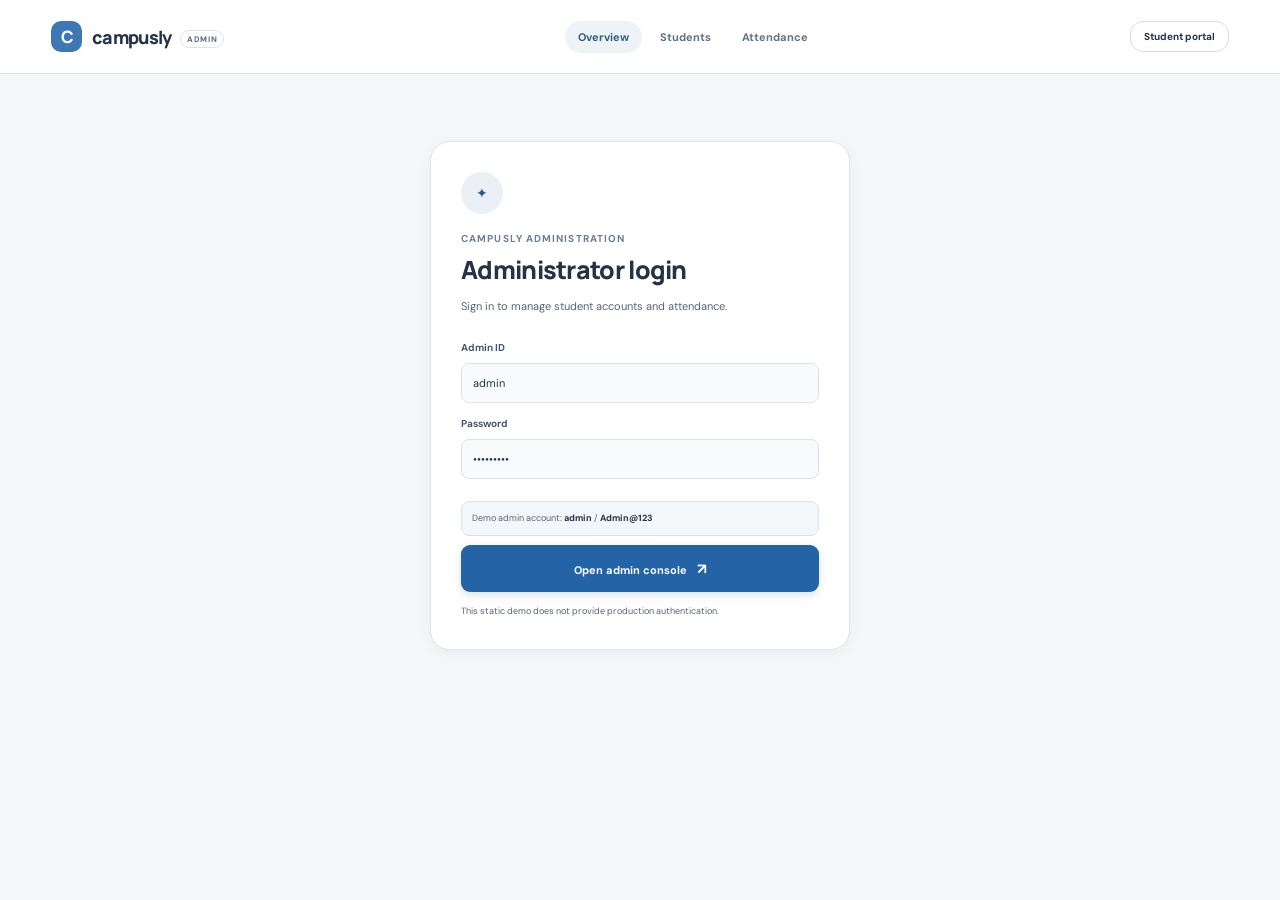
==== admin.html @ 2aba9e91 "Initial Campusly attendance portal" ====
<!doctype html>
<html lang="en">
<head>
  <meta charset="utf-8">
  <meta name="viewport" content="width=device-width, initial-scale=1">
  <title>Admin overview | Campusly</title>
  <link rel="preconnect" href="https://fonts.googleapis.com">
  <link rel="preconnect" href="https://fonts.gstatic.com" crossorigin>
  <link href="https://fonts.googleapis.com/css2?family=DM+Sans:wght@400;500;600;700&family=Manrope:wght@500;600;700;800&display=swap" rel="stylesheet">
  <link rel="stylesheet" href="css/style.css">
  <link rel="stylesheet" href="css/pages.css">
  <link rel="stylesheet" href="css/theme.css">
  <script src="js/admin-data.js" defer></script>
  <script src="js/admin.js" defer></script>
</head>
<body class="admin-page">
  <header class="topbar">
    <a class="brand" href="admin.html" aria-label="Campusly admin home"><span class="brand-mark">C</span><span>campusly <small class="brand-admin-label">ADMIN</small></span></a>
    <nav class="admin-nav" id="adminNav" aria-label="Admin navigation" hidden>
      <a class="admin-nav-link active" href="admin.html">Overview</a>
      <a class="admin-nav-link" href="admin-students.html">Students</a>
      <a class="admin-nav-link" href="admin-attendance.html">Attendance</a>
    </nav>
    <div class="admin-header-actions">
      <a class="logout-button" href="index.html">Student portal</a>
      <button class="logout-button" id="adminLogout" type="button" hidden>Log out</button>
    </div>
  </header>

  <main class="admin-main">
    <section class="admin-login-card" id="adminLoginView">
      <div class="admin-badge">✦</div>
      <div class="eyebrow">CAMPUSLY ADMINISTRATION</div>
      <h1>Administrator login</h1>
      <p>Sign in to manage student accounts and attendance.</p>
      <form id="adminLoginForm">
        <label for="adminLoginId">Admin ID</label>
        <input id="adminLoginId" value="admin" autocomplete="username" required>
        <label for="adminLoginPassword">Password</label>
        <input id="adminLoginPassword" type="password" value="Admin@123" autocomplete="current-password" required>
        <div class="admin-credentials">Demo admin account: <strong>admin</strong> / <strong>Admin@123</strong></div>
        <button class="login-submit" type="submit">Open admin console <span>↗</span></button>
        <p class="admin-error" id="adminLoginError" role="alert" hidden>Admin ID or password is incorrect.</p>
        <p class="admin-error" id="adminDataError" role="alert" hidden></p>
      </form>
      <small>This static demo does not provide production authentication.</small>
    </section>

    <section class="admin-console" id="adminConsole" hidden>
      <div class="admin-page-title">
        <div><div class="eyebrow">CAMPUSLY ADMINISTRATION</div><h1>Admin overview</h1><p>Choose an area to manage.</p></div>
        <div class="admin-overview-actions"><button class="button" id="resetData" type="button">↺ Reset data</button><button class="button" id="exportJson" type="button">↓ Export JSON</button></div>
      </div>
      <div class="admin-stats">
        <div class="admin-stat-card"><span>STUDENT ACCOUNTS</span><strong id="studentTotal">0</strong></div>
        <div class="admin-stat-card"><span>SUBJECTS</span><strong id="subjectTotal">0</strong></div>
        <div class="admin-stat-card"><span>ATTENDANCE RECORDS</span><strong id="recordTotal">0</strong></div>
      </div>
      <div class="admin-page-cards">
        <a class="admin-page-card" href="admin-students.html"><span class="admin-card-orb">01</span><span class="eyebrow">ACCOUNT MANAGEMENT</span><h2>Manage students</h2><p>Create student accounts, update profile details, review login credentials, and remove accounts.</p><strong>Open student management <span>→</span></strong></a>
        <a class="admin-page-card" href="admin-attendance.html"><span class="admin-card-orb cyan-orb">02</span><span class="eyebrow">RECORD MANAGEMENT</span><h2>Manage attendance</h2><p>Add, edit, or remove attendance entries by student, subject, class date, and status.</p><strong>Open attendance records <span>→</span></strong></a>
      </div>
      <p class="admin-storage-note"><strong>Storage:</strong> Changes are saved in this browser's local storage. Export the JSON file to back up your updates.</p>
    </section>
  </main>
</body>
</html>
---- css/style.css ----
/* Campusly attendance dashboard — responsive, framework-free styles. */
:root {
  --ink:#20283a;
  --muted:#858da0;
  --line:#edf0f5;
  --canvas:#f7f8fc;
  --white:#fff;
  --blue:#5568e9;
  --green:#239a74;
  --orange:#d68a2c;
  --red:#d85c61;
  --shadow:0 7px 24px rgba(38,51,87,.045)
}
* {
  box-sizing:border-box
}
html {
  scroll-behavior:smooth;
  scroll-padding-top:88px
}
body {
  margin:0;
  background:var(--canvas);
  color:var(--ink);
  font-family:'DM Sans',sans-serif;
  font-size:14px;
  -webkit-font-smoothing:antialiased
}
button,a,select {
  font:inherit
}
a {
  color:inherit;
  text-decoration:none
}
.app-shell {
  min-height:100vh
}
.sidebar {
  width:245px;
  background:#fff;
  border-right:1px solid var(--line);
  position:fixed;
  inset:0 auto 0 0;
  display:flex;
  flex-direction:column;
  padding:27px 17px 17px;
  z-index:20
}
.brand {
  display:flex;
  align-items:center;
  gap:10px;
  padding:0 12px;
  color:#253148;
  font:800 20px Manrope,sans-serif;
  letter-spacing:-.7px
}
.brand-mark {
  height:31px;
  width:31px;
  border-radius:10px;
  background:#596bed;
  color:#fff;
  display:grid;
  place-items:center;
  font:800 17px Manrope,sans-serif;
  box-shadow:0 5px 12px #596bed40
}
.sidebar-label,.eyebrow {
  font-size:10px;
  font-weight:700;
  letter-spacing:1.1px;
  color:#a0a7b7
}
.sidebar-label {
  margin:47px 12px 14px
}
.side-nav {
  display:grid;
  gap:5px
}
.nav-link {
  height:43px;
  display:flex;
  align-items:center;
  gap:12px;
  padding:0 13px;
  color:#81899a;
  border-radius:9px;
  font-weight:500;
  transition:.18s
}
.nav-link:hover {
  background:#f7f8fc;
  color:#394561
}
.nav-link.active {
  color:#5063df;
  background:#eef0ff;
  font-weight:700
}
.nav-icon {
  font-size:19px;
  width:19px;
  text-align:center
}
.sidebar-bottom {
  margin-top:auto
}
.help-card {
  padding:16px 14px 15px;
  border-radius:12px;
  background:#f6f7ff;
  border:1px solid #edf0ff
}
.help-icon {
  height:25px;
  width:25px;
  background:#e8ebff;
  color:#6776e7;
  display:grid;
  place-items:center;
  border-radius:8px;
  margin-bottom:11px
}
.help-card strong {
  font-size:12px
}
.help-card p {
  font-size:11px;
  color:#8991a3;
  line-height:1.55;
  margin:6px 0 11px
}
.help-card a {
  font-size:11px;
  font-weight:700;
  color:#586ae0
}
.help-card a span {
  font-size:15px;
  margin-left:3px
}
.sample-note {
  display:flex;
  align-items:center;
  gap:7px;
  color:#9ba2b1;
  font-size:10px;
  margin:19px 4px
}
.sample-dot,.live-dot {
  display:inline-block;
  height:6px;
  width:6px;
  border-radius:50%;
  background:#49bc8c
}
.sidebar-profile {
  padding:13px 2px 0;
  border-top:1px solid var(--line);
  display:flex;
  align-items:center;
  gap:10px
}
.sidebar-profile strong {
  display:block;
  font-size:11px
}
.sidebar-profile span {
  display:block;
  color:#9da4b1;
  font-size:10px;
  margin-top:3px
}
.avatar {
  height:34px;
  width:34px;
  border-radius:50%;
  display:grid;
  place-items:center;
  background:#e8e9ff;
  color:#5a67ca;
  font-weight:700;
  font-size:11px
}
.small-avatar {
  height:29px;
  width:29px
}
.sidebar-profile .profile-more {
  margin-left:auto;
  font-size:18px;
  margin-top:0;
  color:#8790a1
}
.main-content {
  margin-left:245px;
  min-height:100vh
}
.topbar {
  height:70px;
  border-bottom:1px solid var(--line);
  background:rgba(255,255,255,.92);
  display:flex;
  align-items:center;
  justify-content:space-between;
  padding:0 44px;
  position:sticky;
  top:0;
  z-index:10;
  backdrop-filter:blur(10px)
}
.breadcrumb {
  color:#9da3b1;
  font-size:12px
}
.breadcrumb span {
  margin:0 8px;
  color:#c2c6cf
}
.breadcrumb strong {
  color:#454e62;
  font-weight:600
}
.topbar-right {
  display:flex;
  align-items:center;
  gap:18px
}
.term-pill {
  font-size:11px;
  color:#697286;
  border:1px solid #e9ecf3;
  border-radius:7px;
  padding:8px 11px
}
.term-pill .live-dot {
  height:6px;
  width:6px;
  margin:0 6px 0 0
}
.menu-toggle {
  display:none
}
.page-wrap {
  max-width:1380px;
  margin:0 auto;
  padding:34px 44px 22px
}
.welcome-row {
  display:flex;
  justify-content:space-between;
  align-items:center;
  margin-bottom:24px
}
.welcome-row .eyebrow {
  margin-bottom:8px
}
.welcome-row h1 {
  font:700 25px Manrope,sans-serif;
  letter-spacing:-.8px;
  margin:0
}
.welcome-row p {
  color:#9098a8;
  font-size:12px;
  margin:6px 0 0
}
.wave {
  font-size:19px;
  color:#ecb153
}
.button {
  border-radius:8px;
  padding:9px 13px;
  border:1px solid #e8ebf2;
  background:#fff;
  color:#4b556a;
  font-size:11px;
  font-weight:600;
  cursor:pointer;
  box-shadow:0 2px 5px #27304d08;
  transition:.18s
}
.button:hover {
  transform:translateY(-1px);
  box-shadow:0 5px 13px #27304d10
}
.button-light span {
  font-size:15px;
  color:#737ff0;
  margin-right:5px
}
.student-strip {
  min-height:81px;
  padding:14px 18px;
  background:#fff;
  border:1px solid #f0f1f6;
  border-radius:11px;
  box-shadow:var(--shadow);
  display:flex;
  align-items:center;
  gap:14px
}
.student-avatar {
  width:43px;
  height:43px;
  border-radius:12px;
  display:grid;
  place-items:center;
  background:#f0efff;
  color:#666bd0;
  font:700 13px Manrope,sans-serif
}
.student-main {
  min-width:190px
}
.student-main strong {
  display:block;
  font-size:13px
}
.student-main span {
  font-size:10px;
  color:#969eae;
  display:block;
  margin-top:4px
}
.student-detail {
  border-left:1px solid var(--line);
  padding-left:20px;
  min-width:132px
}
.student-detail span {
  display:block;
  font-size:9px;
  letter-spacing:.65px;
  color:#a0a6b4;
  margin-bottom:6px
}
.student-detail strong {
  font-size:11px;
  font-weight:600;
  color:#4a5367
}
.sample-badge {
  margin-left:auto;
  border-radius:5px;
  background:#f6f7fa;
  padding:6px 8px;
  color:#9299a9;
  font-size:8px;
  font-weight:700;
  letter-spacing:.7px
}
.section-heading {
  display:flex;
  align-items:end;
  justify-content:space-between;
  margin:32px 0 14px
}
.section-heading h2,.panel h2 {
  font:700 16px Manrope,sans-serif;
  letter-spacing:-.35px;
  margin:5px 0 0
}
.updated-label {
  font-size:10px;
  color:#9ca3b1
}
.updated-label .live-dot {
  margin-right:5px
}
.overview-grid {
  display:grid;
  grid-template-columns:1.55fr repeat(3,1fr);
  gap:13px
}
.attendance-card,.metric-card,.subject-card,.panel {
  border:1px solid #eff1f6;
  border-radius:11px;
  background:#fff;
  box-shadow:var(--shadow)
}
.attendance-card {
  padding:17px 19px;
  min-height:164px
}
.card-topline {
  display:flex;
  justify-content:space-between;
  align-items:center;
  color:#737c90;
  font-size:11px
}
.circle-icon {
  display:grid;
  place-items:center;
  width:26px;
  height:26px;
  border-radius:8px;
  font-size:13px
}
.blue-icon {
  background:#eff0ff;
  color:#6272e6
}
.overall-number {
  display:flex;
  align-items:center;
  gap:10px;
  margin:9px 0 12px
}
.overall-number strong {
  font:800 31px Manrope,sans-serif;
  letter-spacing:-1.5px
}
.target-chip {
  font-size:9px;
  color:#7f88a0;
  background:#f4f5f9;
  border-radius:5px;
  padding:5px 7px
}
.progress-track {
  height:6px;
  border-radius:9px;
  background:#eef0f5;
  position:relative;
  overflow:visible
}
.progress-fill {
  height:100%;
  width:0;
  border-radius:inherit;
  background:var(--green);
  transition:width .45s ease
}
.overall-track .progress-fill {
  background:#6072e9
}
.target-marker {
  position:absolute;
  left:75%;
  top:-3px;
  height:12px;
  width:2px;
  background:#fff;
  box-shadow:0 0 0 1px #bec4d2;
  border-radius:2px
}
.progress-caption {
  display:flex;
  justify-content:space-between;
  margin-top:8px;
  font-size:9px;
  color:#8c94a5
}
.overall-foot {
  border-top:1px solid #f0f1f5;
  margin-top:13px;
  padding-top:10px;
  display:flex;
  gap:7px;
  align-items:center;
  color:#8f97a7;
  font-size:9px
}
.foot-icon {
  color:#4caf88
}
.metric-card {
  padding:16px 17px;
  min-height:164px;
  position:relative;
  overflow:hidden
}
.metric-icon {
  height:27px;
  width:27px;
  border-radius:8px;
  display:grid;
  place-items:center;
  font-size:13px;
  margin-bottom:13px
}
.mint-icon {
  color:#299c7b;
  background:#e9f8f2
}
.lavender-icon {
  color:#7270d7;
  background:#f0efff
}
.peach-icon {
  color:#d58b48;
  background:#fff2e9
}
.metric-label {
  display:block;
  color:#838b9d;
  font-size:10px;
  position:relative;
  z-index:1
}
.metric-number {
  display:block;
  font:700 23px Manrope,sans-serif;
  margin:4px 0 2px;
  position:relative;
  z-index:1
}
.metric-sub {
  font-size:9px;
  color:#a1a7b4;
  position:relative;
  z-index:1
}
.metric-decoration {
  position:absolute;
  width:70px;
  height:70px;
  right:-18px;
  bottom:-27px;
  border-radius:50%;
  opacity:.4
}
.mint-decoration {
  background:#dff5ec
}
.lavender-decoration {
  background:#e8e6fb
}
.peach-decoration {
  background:#ffeadb
}
.subjects-heading {
  margin-top:31px
}
.subjects-heading h2 {
  margin-top:5px
}
.count-badge {
  font:600 9px 'DM Sans';
  color:#7e88a0;
  background:#eff1f6;
  padding:3px 6px;
  border-radius:5px;
  vertical-align:2px;
  margin-left:3px
}
.text-link {
  color:#6774db;
  font-size:10px;
  font-weight:600
}
.text-link span {
  font-size:14px;
  margin-left:3px
}
.subject-grid {
  display:grid;
  grid-template-columns:repeat(3,1fr);
  gap:12px
}
.subject-card {
  padding:15px 16px 13px;
  min-width:0
}
.subject-top {
  display:flex;
  justify-content:space-between;
  gap:10px;
  align-items:start
}
.subject-name {
  font-size:12px;
  font-weight:700;
  line-height:1.45
}
.subject-code {
  font-size:9px;
  color:#9ca3b2;
  margin-top:3px
}
.status-pill {
  white-space:nowrap;
  border-radius:5px;
  padding:5px 7px;
  font-size:8px;
  font-weight:700
}
.status-pill.safe {
  color:#249572;
  background:#eaf8f2
}
.status-pill.warning {
  color:#c78832;
  background:#fff5e9
}
.status-pill.low {
  color:#d45c63;
  background:#fff0f0
}
.subject-percentage-row {
  display:flex;
  align-items:baseline;
  gap:5px;
  margin:12px 0 8px
}
.subject-percentage {
  font:700 22px Manrope,sans-serif;
  letter-spacing:-.6px
}
.subject-percentage-label {
  font-size:9px;
  color:#9ba2b1
}
.subject-card .progress-track {
  height:5px
}
.subject-stats {
  display:flex;
  justify-content:space-between;
  margin-top:10px;
  font-size:9px;
  color:#8d95a5
}
.subject-stats strong {
  color:#606a7f;
  font-weight:600
}
.subject-alert {
  color:#d45c63;
  font-size:9px;
  line-height:1.45;
  margin-top:9px;
  padding-top:8px;
  border-top:1px solid #f4eeee
}
.lower-grid {
  display:grid;
  grid-template-columns:1.4fr 1fr;
  gap:14px;
  margin-top:29px;
  align-items:stretch
}
.panel {
  padding:18px 18px 12px
}
.panel-heading {
  display:flex;
  justify-content:space-between;
  align-items:center
}
.panel-heading h2 {
  font-size:15px
}
.filter-row {
  display:flex;
  align-items:center;
  gap:8px;
  margin:16px 0 9px
}
.select-wrap {
  position:relative;
  display:inline-flex;
  align-items:center
}
.select-wrap select {
  appearance:none;
  border:1px solid #eaedf3;
  background:#fff;
  border-radius:7px;
  padding:8px 28px 8px 10px;
  color:#697286;
  font-size:10px;
  min-width:118px;
  cursor:pointer;
  outline:none
}
.select-wrap select:focus {
  border-color:#8591ea;
  box-shadow:0 0 0 3px #8591ea20
}
.select-wrap>span:not(.sr-only) {
  position:absolute;
  right:10px;
  pointer-events:none;
  color:#8991a1;
  font-size:13px
}
.record-count {
  margin-left:auto;
  font-size:9px;
  color:#a1a7b4
}
.history-table {
  width:100%;
  border-collapse:collapse;
  text-align:left
}
.history-table th {
  font-size:8px;
  letter-spacing:.65px;
  color:#a4aab7;
  font-weight:700;
  padding:10px 7px;
  border-bottom:1px solid #eff1f5
}
.history-table td {
  padding:11px 7px;
  border-bottom:1px solid #f2f3f7;
  font-size:10px;
  color:#667085
}
.history-table td:first-child {
  color:#848c9c;
  white-space:nowrap
}
.history-table td:nth-child(2) {
  font-weight:600;
  color:#454e62
}
.history-table tbody tr:last-child td {
  border-bottom:0
}
.history-status {
  display:inline-flex;
  align-items:center;
  gap:5px;
  border-radius:5px;
  padding:5px 7px;
  font-size:9px;
  font-weight:600
}
.history-status.present {
  color:#218b6b;
  background:#ebf8f2
}
.history-status.absent {
  color:#cf5e65;
  background:#fff0f0
}
.status-dot {
  height:5px;
  width:5px;
  border-radius:50%;
  background:currentColor
}
.history-table-wrap {
  min-height:193px
}
.empty-state {
  text-align:center;
  color:#9ca3b1;
  padding:55px 10px;
  font-size:11px
}
.table-footer {
  border-top:1px solid #eff1f5;
  padding-top:10px;
  display:flex;
  align-items:center;
  justify-content:space-between;
  color:#a0a6b3;
  font-size:9px
}
.button-quiet {
  padding:6px 9px;
  box-shadow:none;
  font-size:9px
}
.button-quiet span {
  color:#7c86a0;
  margin-left:4px
}
.planner-panel {
  padding:19px 19px 14px;
  display:flex;
  flex-direction:column
}
.planner-title {
  display:flex;
  align-items:center;
  gap:11px
}
.planner-icon {
  height:33px;
  width:33px;
  background:#eff0ff;
  border-radius:10px;
  display:grid;
  place-items:center;
  color:#6775e3;
  font-size:16px
}
.planner-title h2 {
  margin-top:4px
}
.planner-description {
  font-size:10px;
  line-height:1.55;
  color:#929aab;
  margin:13px 0 14px;
  max-width:330px
}
.field-label {
  font-size:9px;
  font-weight:600;
  color:#7a8396;
  margin-bottom:6px
}
.planner-select {
  width:100%
}
.planner-select select {
  width:100%;
  font-size:10px;
  padding:10px 30px 10px 11px
}
.planner-result {
  margin-top:14px;
  background:#f7f8ff;
  border:1px solid #eeefff;
  border-radius:9px;
  padding:12px;
  display:flex;
  align-items:center;
  gap:12px
}
.result-number {
  height:42px;
  min-width:48px;
  padding:0 7px;
  display:grid;
  place-items:center;
  border-radius:9px;
  background:#fff;
  color:#586be0;
  font:800 21px Manrope,sans-serif;
  box-shadow:0 3px 9px #5265d814
}
.planner-result.success .result-number {
  color:#219573
}
.planner-result.empty .result-number {
  font-size:18px
}
.planner-result strong {
  font-size:10px
}
.planner-result p {
  margin:3px 0 0;
  color:#939bac;
  font-size:9px;
  line-height:1.45
}
.target-note {
  display:flex;
  align-items:center;
  gap:7px;
  margin-top:13px;
  font-size:9px;
  color:#858da0
}
.target-note>span:first-child {
  font-size:15px;
  color:#6977e5
}
.target-note strong {
  color:#555f75
}
.planner-footnote {
  border-top:1px solid #f0f1f5;
  padding-top:10px;
  margin-top:auto;
  color:#a1a7b3;
  font-size:8px;
  line-height:1.5
}
.page-footer {
  display:flex;
  justify-content:space-between;
  gap:14px;
  color:#a0a6b3;
  font-size:9px;
  margin-top:24px;
  padding:0 2px
}
.page-footer a {
  color:#6876dc;
  font-weight:600
}
.footer-dot {
  padding:0 4px;
  color:#c4c8d1
}
.sr-only {
  position:absolute;
  width:1px;
  height:1px;
  padding:0;
  margin:-1px;
  overflow:hidden;
  clip:rect(0,0,0,0);
  white-space:nowrap;
  border:0
}
/* Wide desktop layouts */
@media(min-width:1500px) {
  .page-wrap {
    padding-top:42px
  }
  .overview-grid {
    gap:16px
  }
  .subject-grid {
    gap:15px
  }
  .lower-grid {
    margin-top:34px
  }
}
/* Tablet and compact desktop layouts */
@media(max-width:1120px) {
  .sidebar {
    width:218px
  }
  .main-content {
    margin-left:218px
  }
  .topbar {
    padding:0 30px
  }
  .page-wrap {
    padding:29px 30px 20px
  }
  .student-detail {
    min-width:115px;
    padding-left:14px
  }
  .student-main {
    min-width:155px
  }
  .overview-grid {
    grid-template-columns:1.4fr repeat(3,1fr)
  }
  .attendance-card,.metric-card {
    min-height:157px
  }
  .subject-grid {
    grid-template-columns:repeat(2,1fr)
  }
}
/* Mobile navigation and stacked content */
@media(max-width:800px) {
  .sidebar {
    transform:translateX(-100%);
    transition:transform .24s ease;
    box-shadow:12px 0 30px #24304c12
  }
  .sidebar.open {
    transform:translateX(0)
  }
  .main-content {
    margin-left:0
  }
  .topbar {
    height:62px;
    padding:0 22px
  }
  .menu-toggle {
    display:block;
    border:0;
    background:transparent;
    color:#657089;
    font-size:18px;
    padding:5px 9px;
    margin-left:-8px;
    cursor:pointer
  }
  .breadcrumb {
    margin-right:auto;
    margin-left:10px
  }
  .topbar-right {
    gap:12px
  }
  .term-pill {
    font-size:10px;
    padding:7px 8px
  }
  .page-wrap {
    padding:25px 22px 18px
  }
  .lower-grid {
    grid-template-columns:1fr
  }
  .planner-panel {
    min-height:300px
  }
  .student-strip {
    flex-wrap:wrap;
    gap:12px
  }
  .student-main {
    min-width:180px;
    flex:1
  }
  .student-detail {
    min-width:120px
  }
  .sample-badge {
    margin-left:0
  }
}
@media(max-width:560px) {
  .topbar {
    padding:0 15px
  }
  .term-pill {
    max-width:135px;
    overflow:hidden;
    text-overflow:ellipsis;
    white-space:nowrap
  }
  .topbar-right {
    gap:7px
  }
  .topbar-right .avatar {
    height:30px;
    width:30px
  }
  .page-wrap {
    padding:22px 15px 17px
  }
  .welcome-row {
    align-items:flex-start;
    gap:12px
  }
  .welcome-row h1 {
    font-size:21px
  }
  .welcome-row p {
    font-size:11px
  }
  .welcome-row .button {
    padding:8px;
    font-size:0;
    white-space:nowrap
  }
  .welcome-row .button span {
    font-size:15px
  }
  .student-strip {
    padding:13px;
    gap:10px
  }
  .student-avatar {
    width:38px;
    height:38px
  }
  .student-main {
    min-width:calc(100% - 52px)
  }
  .student-detail {
    min-width:calc(50% - 8px);
    border-left:0;
    border-top:1px solid var(--line);
    padding:10px 0 0
  }
  .student-detail:nth-of-type(4) {
    padding-left:10px;
    border-left:1px solid var(--line)
  }
  .sample-badge {
    margin-top:3px
  }
  .section-heading {
    margin-top:27px
  }
  .updated-label {
    font-size:9px
  }
  .overview-grid {
    grid-template-columns:repeat(2,1fr);
    gap:9px
  }
  .attendance-card {
    grid-column:1/-1
  }
  .attendance-card,.metric-card {
    min-height:145px
  }
  .metric-card {
    padding:13px
  }
  .subject-grid {
    grid-template-columns:1fr;
    gap:9px
  }
  .subjects-heading {
    align-items:flex-end
  }
  .text-link {
    font-size:9px
  }
  .lower-grid {
    margin-top:25px;
    gap:11px
  }
  .panel {
    padding:15px 12px 11px
  }
  .panel h2 {
    font-size:14px
  }
  .filter-row {
    gap:6px
  }
  .select-wrap select {
    min-width:0;
    max-width:145px;
    font-size:9px;
    padding-left:8px;
    padding-right:23px
  }
  .record-count {
    font-size:8px
  }
  .history-table th {
    font-size:7px
  }
  .history-table td {
    font-size:9px;
    padding:10px 4px
  }
  .history-status {
    font-size:8px;
    padding:4px 5px
  }
  .page-footer {
    flex-direction:column;
    line-height:1.5;
    margin-top:18px
  }
  .planner-panel {
    padding:15px
  }
  .breadcrumb {
    font-size:10px
  }
}
/* Respect the visitor's reduced-motion preference. */
@media(prefers-reduced-motion:reduce) {
  *,*::before,*::after {
    scroll-behavior:auto!important;
    transition:none!important
  }
}
/* Login screen, circular accents, and animated interactions */
.app-shell {
  display:none
}
.login-screen {
  min-height:100vh;
  position:relative;
  overflow:hidden;
  background:radial-gradient(ellipse at 12% 90%,#dff7f1 0,transparent 27%),radial-gradient(ellipse at 82% 14%,#e6eaff 0,transparent 32%),#f8f9ff;
  padding:30px clamp(22px,7vw,110px);
  display:flex;
  flex-direction:column;
  justify-content:space-between
}
.login-brand {
  display:flex;
  align-items:center;
  gap:11px;
  font:800 20px Manrope,sans-serif;
  letter-spacing:-.6px;
  z-index:1
}
.login-layout {
  width:min(980px,100%);
  margin:auto;
  display:grid;
  grid-template-columns:1.1fr .9fr;
  align-items:center;
  gap:clamp(40px,9vw,120px);
  position:relative;
  z-index:1;
  padding:42px 0
}
.login-card {
  background:#fff;
  border:1px solid #edf0f8;
  border-radius:22px;
  padding:32px;
  box-shadow:0 22px 60px #364a8220;
  animation:card-in .7s cubic-bezier(.2,.8,.2,1) both;
  position:relative
}
.login-card:before {
  content:"";
  position:absolute;
  inset:8px -8px -8px 8px;
  border:1px solid #e9ecfa;
  border-radius:22px;
  z-index:-1
}
.login-card-icon {
  width:43px;
  height:43px;
  border-radius:50%;
  display:grid;
  place-items:center;
  color:#fff;
  background:linear-gradient(135deg,#7180f3,#5968dc);
  box-shadow:0 8px 17px #6677e744;
  font-size:18px;
  margin-bottom:22px
}
.login-card h2 {
  font:700 25px Manrope,sans-serif;
  letter-spacing:-.7px;
  margin:7px 0
}
.login-subtitle {
  font-size:11px;
  color:#969eb0;
  margin:0 0 22px
}
.login-card>label {
  display:block;
  font-size:10px;
  font-weight:700;
  color:#657087;
  margin:14px 0 7px
}
.input-wrap {
  height:45px;
  border:1px solid #e9ecf2;
  border-radius:9px;
  display:flex;
  align-items:center;
  gap:9px;
  padding:0 12px;
  color:#939bb0;
  transition:.2s
}
.input-wrap:focus-within {
  border-color:#7986eb;
  box-shadow:0 0 0 4px #7784ed18
}
.input-wrap input {
  border:0;
  outline:0;
  background:transparent;
  color:#3c465d;
  font:500 12px 'DM Sans';
  width:100%;
  height:100%
}
.input-wrap button {
  border:0;
  background:transparent;
  color:#929ab0;
  cursor:pointer
}
.login-options {
  display:flex;
  justify-content:space-between;
  align-items:center;
  color:#758099;
  font-size:9px;
  margin:13px 0 18px
}
.remember {
  display:flex;
  align-items:center;
  gap:6px
}
.remember input {
  accent-color:#6474e8
}
.login-options>span {
  color:#7582e0
}
.credential-hint {
  display:grid;
  grid-template-columns:1fr 1fr;
  gap:6px 10px;
  margin-top:13px;
  padding:10px 11px;
  border:1px solid #eef0fa;
  border-radius:9px;
  background:#f8f9ff
}
.credential-hint span {
  grid-column:1/-1;
  color:#929bb0;
  font-size:8px;
  font-weight:700;
  letter-spacing:.8px
}
.credential-hint strong {
  color:#586681;
  font-size:9px;
  font-weight:600
}
.login-submit {
  height:47px;
  width:100%;
  border:0;
  border-radius:9px;
  background:linear-gradient(100deg,#6677ed,#5868df);
  color:#fff;
  font-size:11px;
  font-weight:700;
  cursor:pointer;
  box-shadow:0 8px 18px #586be642;
  transition:transform .2s,box-shadow .2s;
  position:relative;
  overflow:hidden
}
.login-submit span {
  margin-left:7px;
  font-size:15px
}
.login-submit:hover {
  transform:translateY(-2px);
  box-shadow:0 12px 22px #586be654
}
.login-submit:active {
  transform:scale(.98)
}
.login-submit:disabled {
  cursor:not-allowed;
  opacity:.55;
  transform:none
}
.login-submit:before {
  content:"";
  position:absolute;
  width:30px;
  height:150%;
  top:-20%;
  left:-35%;
  transform:rotate(20deg);
  background:#ffffff40;
  transition:left .5s
}
.login-submit:hover:before {
  left:120%
}
.login-demo {
  display:flex;
  justify-content:space-between;
  align-items:center;
  margin-top:16px;
  padding:10px 11px;
  border-radius:8px;
  background:#f7f8fc
}
.login-demo span {
  font-size:8px;
  letter-spacing:.7px;
  color:#a1a8b6;
  font-weight:700
}
.login-demo strong {
  font-size:10px;
  color:#69738d
}
.login-demo b {
  color:#bdc2cf;
  padding:0 4px
}
.login-disclaimer {
  display:block;
  color:#a3aaba;
  font-size:8px;
  line-height:1.5;
  text-align:center;
  margin-top:15px
}
.login-error {
  color:#c7515c;
  font-size:10px;
  padding-top:10px
}
.login-bottom {
  display:flex;
  justify-content:space-between;
  color:#9ba3b3;
  font-size:9px;
  position:relative;
  z-index:1
}
.login-bottom b {
  color:#6878e7;
  font-size:14px;
  margin-left:5px
}
.authenticated .login-screen {
  display:none
}
.authenticated .app-shell {
  display:block
}
.brand {
  padding:0;
  font-size:18px
}
.topbar {
  padding:0 clamp(20px,4vw,56px);
  gap:30px
}
.home-nav {
  display:flex;
  align-items:center;
  gap:5px;
  margin-right:auto
}
.home-link {
  padding:10px 13px;
  border-radius:24px;
  color:#8b93a4;
  font-size:11px;
  font-weight:600;
  transition:color .2s,background .2s,transform .2s
}
.home-link:hover {
  color:#5365df;
  background:#f0f2ff;
  transform:translateY(-1px)
}
.home-link.active {
  background:#eff0ff;
  color:#5769df
}
.logout-button {
  border:1px solid #e7eaf1;
  background:white;
  border-radius:20px;
  padding:8px 13px;
  color:#69748a;
  font-size:10px;
  font-weight:700;
  cursor:pointer;
  transition:.2s
}
.logout-button:hover {
  border-color:#f1c8ca;
  color:#c95e64;
  background:#fff6f6;
  transform:scale(1.04)
}
.main-content {
  margin-left:0
}
.topbar {
  height:74px
}
.page-wrap {
  max-width:1440px;
  padding-top:36px
}
.metric-icon,.circle-icon,.planner-icon {
  border-radius:50%;
  width:32px;
  height:32px
}
.metric-decoration {
  width:92px;
  height:92px;
  right:-19px;
  bottom:-37px
}
.attendance-card,.metric-card,.subject-card,.panel {
  border-radius:15px
}
.attendance-card:hover,.metric-card:hover,.subject-card:hover {
  transform:translateY(-3px);
  box-shadow:0 13px 30px #26335712
}
.attendance-card,.metric-card,.subject-card {
  transition:transform .25s,box-shadow .25s
}
.button,.button-quiet {
  border-radius:24px;
  transition:transform .2s,box-shadow .2s,background .2s
}
.button:active,.home-link:active {
  transform:scale(.96)
}
.student-avatar {
  border-radius:50%
}
.avatar {
  box-shadow:0 0 0 3px #f5f6ff
}
.page-footer {
  padding-bottom:15px
}
@keyframes card-in {
  from {
    opacity:0;
    transform:translateY(18px) scale(.985)
  }
  to {
    opacity:1;
    transform:translateY(0) scale(1)
  }
}
/* Responsive layout for the login-first navigation */
@media(max-width:800px) {
  .sidebar {
    display:none
  }
  .main-content {
    margin-left:0
  }
  .topbar {
    padding:0 20px;
    gap:14px
  }
  .home-nav {
    gap:0
  }
  .home-link {
    padding:9px 10px;
    font-size:10px
  }
  .topbar-right {
    gap:10px
  }
  .login-layout {
    gap:36px
  }
}
@media(max-width:600px) {
  .login-screen {
    padding:22px 18px
  }
  .login-layout {
    grid-template-columns:1fr;
    gap:25px;
    padding:24px 0
  }
  .login-card {
    padding:23px 21px
  }
  .login-bottom {
    font-size:8px
  }
  .topbar {
    height:auto;
    min-height:66px;
    padding:10px 14px;
    flex-wrap:wrap;
    gap:5px
  }
  .topbar .brand {
    font-size:16px
  }
  .topbar .brand-mark {
    width:28px;
    height:28px
  }
  .home-nav {
    order:3;
    width:100%;
    justify-content:space-around;
    margin:2px 0 0
  }
  .home-link {
    padding:7px 10px;
    font-size:9px
  }
  .topbar-right {
    margin-left:auto;
    gap:7px
  }
  .term-pill {
    display:none
  }
  .logout-button {
    font-size:9px;
    padding:7px 10px
  }
  .page-wrap {
    padding-top:20px
  }
  .welcome-row h1 {
    font-size:20px
  }
}
/* Reduce animation when requested by the operating system. */
@media(prefers-reduced-motion:reduce) {
  .login-card {
    animation:none!important
  }
  .attendance-card:hover,.metric-card:hover,.subject-card:hover {
    transform:none
  }
}

/* Keep the login card in its original right-hand position after removing the promo block. */
.login-layout--form-only .login-card {
  grid-column: 2;
}

@media (max-width: 600px) {
  .login-layout--form-only {
    grid-template-columns: 1fr;
  }

  .login-layout--form-only .login-card {
    grid-column: 1;
  }
}
@media (min-width: 601px) {
  .login-layout--form-only {
    grid-template-columns: minmax(0, 1fr) minmax(420px, 460px);
  }
}

/* Keep the login screen within the visible viewport without page scrolling. */
.login-screen {
  height: 100vh;
  height: 100svh;
  min-height: 0;
  box-sizing: border-box;
}

@media (max-height: 760px) {
  .login-screen {
    padding-top: 14px;
    padding-bottom: 14px;
  }

  .login-layout--form-only {
    padding-top: 8px;
    padding-bottom: 8px;
  }

  .login-layout--form-only .login-card {
    padding: 22px 28px;
  }

  .login-layout--form-only .login-card-icon {
    width: 38px;
    height: 38px;
    margin-bottom: 12px;
  }

  .login-layout--form-only .login-subtitle {
    margin-bottom: 14px;
  }

  .login-layout--form-only .login-card > label {
    margin-top: 10px;
    margin-bottom: 5px;
  }

  .login-layout--form-only .input-wrap {
    height: 41px;
  }

  .login-layout--form-only .credential-hint {
    margin-top: 9px;
    padding: 8px 10px;
  }

  .login-layout--form-only .admin-entry {
    margin-top: 10px;
    padding: 8px 10px;
  }

  .login-layout--form-only .login-disclaimer {
    margin-top: 8px;
  }
}

@media (max-height: 600px) {
  .login-screen {
    padding-top: 8px;
    padding-bottom: 8px;
  }

  .login-layout--form-only {
    padding-top: 4px;
    padding-bottom: 4px;
  }

  .login-layout--form-only .login-card {
    padding: 16px 24px;
  }

  .login-layout--form-only .login-card-icon {
    display: none;
  }

  .login-layout--form-only .login-subtitle {
    margin-bottom: 9px;
  }

  .login-layout--form-only .login-card > label {
    margin-top: 7px;
  }

  .login-layout--form-only .login-bottom {
    display: none;
  }
}
---- css/pages.css ----
/* Layout and components used by the student profile page. */
.detail-page { min-height: 100vh; background: #f4f6f8; }
.detail-page .topbar { position: sticky; }
.detail-page .logout-button { display: inline-flex; align-items: center; }
.details-wrap { max-width: 950px; margin: 0 auto; padding: 35px 28px 60px; }
.back-link { display: inline-block; margin-bottom: 20px; font-size: 11px; font-weight: 600; transition: color .2s, transform .2s; }
.back-link:hover { transform: translateX(-3px); }
.detail-hero {
  display: flex;
  align-items: center;
  gap: 18px;
  padding: 25px;
  border: 1px solid #e0e5eb;
  border-radius: 16px;
  background: #fff;
  box-shadow: 0 4px 14px rgba(31, 48, 69, .045);
}
.detail-avatar {
  display: grid;
  place-items: center;
  flex: none;
  width: 64px;
  height: 64px;
  border-radius: 50%;
  background: #eaf0f5;
  color: #315c86;
  font: 800 18px Manrope, sans-serif;
}
.detail-hero h1 { margin: 5px 0; font: 800 26px Manrope, sans-serif; letter-spacing: -.8px; }
.detail-hero p { margin: 0; font-size: 11px; }
.profile-state { margin-left: auto; padding: 8px 11px; border-radius: 20px; font-size: 9px; font-weight: 700; }
.profile-state i { display: inline-block; width: 6px; height: 6px; margin-right: 5px; border-radius: 50%; }
.detail-columns { display: grid; grid-template-columns: 1fr 1fr; gap: 15px; margin-top: 17px; }
.detail-card { padding: 22px; border: 1px solid #e0e5eb; border-radius: 15px; background: #fff; box-shadow: 0 4px 14px rgba(31, 48, 69, .045); }
.detail-card h2 { margin: 6px 0 17px; font: 700 16px Manrope, sans-serif; }
.detail-list > div { display: flex; justify-content: space-between; align-items: center; gap: 15px; padding: 12px 0; border-bottom: 1px solid #e0e5eb; }
.detail-list > div:last-child { border-bottom: 0; }
.detail-list span, .detail-stat-row span { font-size: 10px; }
.detail-list strong { font-size: 10px; text-align: right; }
.detail-stat { display: flex; align-items: baseline; gap: 8px; margin-top: 18px; }
.detail-stat strong { font: 800 38px Manrope, sans-serif; }
.detail-stat span { font-size: 10px; }
.detail-progress { height: 8px; margin: 11px 0 22px; overflow: hidden; border-radius: 8px; background: #e4e9ee; }
.detail-progress span { display: block; width: 0; height: 100%; border-radius: inherit; background: #2463a6; }
.detail-stat-row { display: grid; grid-template-columns: repeat(3, 1fr); padding-top: 18px; border-top: 1px solid #e0e5eb; }
.detail-stat-row strong, .detail-stat-row span { display: block; }
.detail-stat-row strong { margin-bottom: 4px; font: 700 18px Manrope, sans-serif; }
.detail-stat-row span { font-size: 9px; }
.page-action { display: inline-block; font-size: 10px; font-weight: 700; transition: transform .2s; }
.page-action span { margin-left: 4px; font-size: 14px; }
.page-action:hover { transform: translateX(3px); }
.progress-detail .page-action { margin-top: 24px; }
.page-note { margin-top: 18px; font-size: 9px; text-align: center; }
.detail-page .brand { flex: none; }
.detail-page .home-nav { margin-right: auto; }
@media (max-width: 600px) {
  .details-wrap { padding: 24px 15px 40px; }
  .detail-page .topbar { height: auto; min-height: 66px; padding: 10px 14px; gap: 5px; }
  .detail-page .topbar .home-nav { order: 3; width: 100%; justify-content: space-around; margin: 2px 0 0; }
  .detail-page .topbar .logout-button { padding: 7px 10px; font-size: 9px; }
  .detail-hero { flex-wrap: wrap; gap: 13px; padding: 18px; }
  .detail-avatar { width: 52px; height: 52px; }
  .detail-hero h1 { font-size: 21px; }
  .profile-state { margin-left: 0; }
  .detail-columns { grid-template-columns: 1fr; }
  .detail-card { padding: 18px; }
}
---- css/theme.css ----
/* Aurora After Dark: shared midnight surfaces with violet and cyan accents. */
:root {
  color-scheme: dark;
  --ink: #edf1ff;
  --muted: #9aa6c4;
  --line: #26304b;
  --canvas: #080d1b;
  --white: #11182b;
  --blue: #9187ff;
  --green: #4bd4ac;
  --orange: #ffc16d;
  --red: #ff7b91;
  --shadow: 0 12px 32px rgba(0, 0, 0, .2);
}

body {
  background:
    radial-gradient(ellipse at 78% -5%, rgba(98, 82, 218, .13), transparent 34%),
    var(--canvas);
  color: var(--ink);
}

/* Login screen */
.login-screen {
  background:
    radial-gradient(ellipse at 10% 92%, rgba(28, 191, 190, .15), transparent 30%),
    radial-gradient(ellipse at 83% 8%, rgba(117, 91, 255, .2), transparent 34%),
    #080d1b;
}

.login-brand,
.login-card h2 {
  color: #f2f4ff;
}

.login-card {
  border-color: #27314e;
  background: rgba(17, 24, 43, .94);
}
.login-subtitle,
.login-disclaimer,
.login-bottom {
  color: #9aa6c4;
}
.login-card {
  box-shadow: 0 24px 70px rgba(0, 0, 0, .38), 0 0 35px rgba(111, 93, 255, .08);
}

.login-card::before {
  border-color: rgba(136, 126, 255, .28);
}

.login-card > label,
.login-options,
.remember {
  color: #c2cbe0;
}

.input-wrap,
.credential-hint {
  border-color: #2a3552;
  background: #0c1325;
  color: #a6b2d1;
}

.input-wrap input {
  color: #f1f4ff;
}

.input-wrap input::placeholder {
  color: #7582a2;
}

.credential-hint span {
  color: #8f9bbc;
}

.credential-hint strong {
  color: #d8def0;
}

.login-submit {
  background: linear-gradient(105deg, #7b70ff, #6259e8 55%, #438fe7);
  box-shadow: 0 8px 24px rgba(105, 93, 245, .34);
}

.login-submit:hover {
  box-shadow: 0 12px 30px rgba(105, 93, 245, .46);
}

.admin-entry {
  display: block;
  margin-top: 16px;
  padding: 10px 12px;
  border: 1px solid #2a3552;
  border-radius: 9px;
  color: #b9b0ff;
  font-size: 10px;
  font-weight: 700;
  text-align: center;
  transition: .2s ease;
}

.admin-entry:hover {
  border-color: #766be0;
  background: rgba(126, 111, 255, .12);
  transform: translateY(-1px);
}
/* Navigation and dashboard surfaces */
.topbar {
  border-color: #202a44;
  background: rgba(10, 15, 29, .9);
}

.brand {
  color: #edf1ff;
}

.brand-mark {
  background: linear-gradient(145deg, #8f7cff, #5b68e8);
  box-shadow: 0 5px 18px rgba(102, 99, 244, .42);
}

.breadcrumb,
.breadcrumb strong,
.home-link,
.term-pill,
.home-link:hover,
.home-link.active {
  color: #c4beff;
  background: rgba(126, 111, 255, .16);
}

.term-pill,
.logout-button,
.button {
  border-color: #2a3552;
  background: #11182b;
  color: #c0c9df;
}

.logout-button:hover {
  border-color: #665a9b;
  background: #211d39;
  color: #e0dcff;
}

.welcome-row h1,
.section-heading h2,
.panel h2,
.subject-name,
.student-main strong,
.student-detail strong,
.metric-number,
.planner-result strong {
  color: #edf1ff;
}

.welcome-row p,
.student-main span,
.metric-label,
.metric-sub,
.subject-code,
.subject-percentage-label,
.subject-stats,
.updated-label,
.progress-caption,
.overall-foot,
.planner-description,
.planner-footnote,
.target-note,
.page-footer,
.student-detail span,
.record-count {
  color: #98a4c2;
}

.attendance-card,
.metric-card,
.subject-card,
.panel,
.student-strip,
.detail-card,
.detail-hero {
  border-color: #222d48;
  background: linear-gradient(145deg, rgba(19, 27, 47, .98), rgba(14, 21, 38, .98));
  box-shadow: var(--shadow);
}

.attendance-card:hover,
.metric-card:hover,
.subject-card:hover {
  box-shadow: 0 18px 38px rgba(0, 0, 0, .3), 0 0 24px rgba(106, 96, 245, .08);
}

.student-avatar,
.avatar,
.circle-icon,
.planner-icon,
.metric-icon.mint-icon,
.metric-icon.lavender-icon,
.planner-icon,
.metric-icon.peach-icon,
.metric-decoration.mint-decoration {
  background: rgba(52, 197, 157, .14);
}

.metric-decoration.lavender-decoration {
  background: rgba(130, 112, 255, .16);
}

.metric-decoration.peach-decoration {
  background: rgba(255, 173, 88, .14);
}

.progress-track,
.detail-progress {
  background: #252e48;
}

.overall-track .progress-fill {
  background: linear-gradient(90deg, #7a70ff, #4cc7e8) !important;
}

.target-marker {
  background: #11182b;
  box-shadow: 0 0 0 1px #687494;
}

.target-chip,
.count-badge,
.sample-badge {
  background: #202943;
  color: #aeb9d4;
}

.status-pill.safe,
.history-status.present {
  color: #61dfb8;
  background: rgba(49, 192, 147, .14);
}

.status-pill.warning {
  color: #ffc16d;
  background: rgba(255, 176, 85, .14);
}

.status-pill.low,
.history-status.absent {
  color: #ff889d;
  background: rgba(255, 108, 139, .14);
}

.subject-alert {
  border-color: #3c2a41;
  color: #ff9bab;
}

.history-table th {
  color: #8996b5;
  border-color: #27314b;
}

.history-table td {
  color: #aeb9d0;
  border-color: #202a43;
}

.history-table td:nth-child(2),
.history-table td strong {
  color: #e2e7f5;
}

.select-wrap select {
  border-color: #303b5a;
  background: #0e1629;
  color: #d4dbec;
}

.select-wrap select:focus {
  border-color: #8d82ff;
  box-shadow: 0 0 0 3px rgba(141, 130, 255, .2);
}

.planner-result {
  border-color: #2c3159;
  background: linear-gradient(110deg, rgba(116, 98, 247, .14), rgba(59, 166, 205, .08));
}

.result-number {
  background: #171f36;
  color: #aaa1ff;
  box-shadow: 0 4px 14px rgba(0, 0, 0, .22);
}

.button:hover,
.button-quiet:hover {
  border-color: #7069c7;
  background: #1c2340;
  color: #eeeaff;
}

.text-link,
.page-action,
.live-dot {
  background: #51ddb2;
  box-shadow: 0 0 10px rgba(81, 221, 178, .55);
}

/* Profile page and shared footer */
.detail-page {
  background:
    radial-gradient(ellipse at 100% 0, rgba(115, 92, 241, .16), transparent 32%),
    #080d1b;
}

.detail-hero h1,
.detail-card h2,
.detail-list strong,
.detail-stat-row strong,
.detail-hero p,
.detail-list span,
.detail-stat span,
.detail-stat-row span,
.detail-list > div,
.detail-stat-row,
.profile-state {
  color: #61dfb8;
  background: rgba(49, 192, 147, .14);
}

.back-link {
  color: #9ca9c7;
}

.back-link:hover {
  color: #b4aaff;
}

.detail-progress span {
  background: linear-gradient(90deg, #7a70ff, #4cc7e8);
}
.new-dot {
  background: #9a8cff;
  box-shadow: 0 0 11px rgba(154, 140, 255, .65);
}

.table-footer,
.overall-foot,
.page-footer,
.planner-footnote {
  border-color: #252f49;
}

::selection {
  color: #fff;
  background: #665cda;
}

/* Administrator login and management console */
.admin-page {
  min-height: 100vh;
  background:
    radial-gradient(ellipse at 0 0, rgba(54, 172, 205, .1), transparent 30%),
    radial-gradient(ellipse at 100% 10%, rgba(113, 87, 243, .15), transparent 32%),
    #080d1b;
}

.admin-header-actions {
  display: flex;
  gap: 10px;
}

.admin-main {
  max-width: 1280px;
  margin: 0 auto;
  padding: 45px 28px 70px;
}

.admin-login-card {
  width: min(420px, 100%);
  margin: 35px auto;
  padding: 30px;
  border: 1px solid #27314e;
  border-radius: 20px;
  background: #11182b;
  box-shadow: 0 24px 70px rgba(0, 0, 0, .38);
}

.admin-badge,
.admin-panel-icon {
  display: grid;
  place-items: center;
  width: 42px;
  height: 42px;
  margin-bottom: 18px;
  border-radius: 50%;
  color: #c2bbff;
  background: rgba(130, 112, 255, .17);
}

.admin-login-card h1,
.admin-page-title h1 {
  margin: 7px 0;
  color: #f0f3ff;
  font: 800 25px Manrope, sans-serif;
  letter-spacing: -.7px;
}

.admin-login-card > p,
.admin-page-title p,
.admin-note {
  color: #9aa6c4;
  font-size: 11px;
  line-height: 1.6;
}

.admin-login-card form,
.admin-form {
  display: grid;
  gap: 9px;
  margin-top: 20px;
}

.admin-login-card label,
.admin-form label {
  margin-top: 5px;
  color: #c0c9df;
  font-size: 10px;
  font-weight: 700;
}

.admin-login-card input,
.admin-form input,
.admin-form select,
.admin-search {
  min-width: 0;
  width: 100%;
  height: 40px;
  padding: 0 11px;
  border: 1px solid #2a3552;
  border-radius: 8px;
  outline: 0;
  background: #0c1325;
  color: #edf1ff;
  font: 11px 'DM Sans', sans-serif;
}

.admin-login-card input:focus,
.admin-form input:focus,
.admin-form select:focus,
.admin-search:focus {
  border-color: #8d82ff;
  box-shadow: 0 0 0 3px rgba(141, 130, 255, .16);
}

.admin-login-card small,
.admin-credentials {
  display: block;
  margin-top: 13px;
  color: #8996b5;
  font-size: 9px;
  line-height: 1.5;
}

.admin-credentials {
  padding: 10px;
  border: 1px solid #27314e;
  border-radius: 8px;
  background: #0c1325;
}

.admin-credentials strong {
  color: #dce2f5;
}

.admin-error {
  margin: 4px 0;
  color: #ff899e;
  font-size: 10px;
}

.admin-console[hidden],
.admin-login-card[hidden] {
  display: none;
}

.admin-page-title,
.admin-section-title {
  display: flex;
  align-items: center;
  justify-content: space-between;
  gap: 16px;
}

.admin-page-title h1 {
  font-size: 30px;
}

.admin-page-title p {
  margin: 5px 0 0;
}

.admin-page-title .button {
  border-radius: 24px;
  padding: 10px 15px;
}

.admin-stats {
  display: grid;
  grid-template-columns: repeat(3, 1fr);
  gap: 13px;
  margin: 24px 0;
}

.admin-stat-card,
.admin-panel {
  border: 1px solid #222d48;
  border-radius: 14px;
  background: linear-gradient(145deg, rgba(19, 27, 47, .98), rgba(14, 21, 38, .98));
  box-shadow: var(--shadow);
}

.admin-stat-card {
  padding: 16px 18px;
}

.admin-stat-card span {
  display: block;
  color: #929fbd;
  font-size: 9px;
  font-weight: 700;
  letter-spacing: .7px;
}

.admin-stat-card strong {
  display: block;
  margin-top: 7px;
  color: #f0f3ff;
  font: 700 24px Manrope, sans-serif;
}

.admin-grid {
  display: grid;
  grid-template-columns: 1fr 1fr;
  gap: 14px;
}

.admin-panel {
  min-width: 0;
  margin-bottom: 14px;
  padding: 20px;
}

.admin-section-title {
  margin-bottom: 17px;
}

.admin-section-title h2 {
  margin: 5px 0 0;
  color: #edf1ff;
  font: 700 16px Manrope, sans-serif;
}

.admin-section-title .admin-panel-icon {
  width: 34px;
  height: 34px;
  margin: 0;
  flex: none;
}

.admin-form {
  margin-top: 0;
}

.admin-form-row {
  display: grid;
  grid-template-columns: 1fr 1fr;
  gap: 10px;
}

.admin-form-row > div {
  display: grid;
  gap: 8px;
}

.admin-form-actions {
  display: flex;
  gap: 9px;
  align-items: center;
  margin-top: 8px;
}

.admin-form-actions .login-submit {
  width: auto;
  min-width: 155px;
  padding: 0 15px;
}
.admin-note {
  margin: 14px 0 0;
}

.list-heading {
  align-items: end;
}

.admin-search {
  width: min(220px, 45%);
}

.admin-table-wrap {
  max-width: 100%;
  overflow-x: auto;
}

.admin-table {
  width: 100%;
  border-collapse: collapse;
  text-align: left;
  white-space: nowrap;
}

.admin-table th {
  padding: 11px 9px;
  border-bottom: 1px solid #2a3552;
  color: #8e9bb9;
  font-size: 8px;
  letter-spacing: .6px;
}

.admin-table td {
  padding: 11px 9px;
  border-bottom: 1px solid #222c45;
  color: #bac4dc;
  font-size: 10px;
}

.admin-table td strong {
  color: #edf1ff;
}

.admin-table code {
  color: #c4bcff;
  font: 10px 'DM Sans', sans-serif;
}

.admin-row-actions {
  display: flex;
  gap: 6px;
}

.mini-action {
  padding: 5px 8px;
  border: 1px solid #343e60;
  border-radius: 14px;
  background: #171f36;
  color: #c4bcff;
  cursor: pointer;
  font-size: 9px;
}

.mini-action:hover {
  background: #28264b;
}

.mini-action.danger {
  border-color: #563448;
  color: #ff9bac;
}

.admin-storage-note {
  margin: 8px 2px;
  color: #98a4c2;
  font-size: 10px;
  line-height: 1.7;
}

.admin-storage-note strong,
.admin-storage-note b {
  color: #e1e6f6;
}

@media (max-width: 850px) {
  .admin-grid {
    grid-template-columns: 1fr;
  }
}

@media (max-width: 600px) {
  .admin-main {
    padding: 28px 15px 45px;
  }

  .admin-stats {
    gap: 8px;
  }

  .admin-stat-card {
    padding: 12px;
  }

  .admin-stat-card span {
    font-size: 7px;
  }

  .admin-stat-card strong {
    font-size: 20px;
  }

  .admin-panel {
    padding: 15px 12px;
  }

  .list-heading {
    align-items: stretch;
    flex-direction: column;
  }

  .admin-search {
    width: 100%;
  }

  .admin-header-actions {
    gap: 5px;
  }

  .admin-header-actions .logout-button {
    padding: 7px 9px;
    font-size: 9px;
  }
}

/* Separate admin pages and horizontal admin navigation. */
.brand-admin-label {
  display: inline-flex;
  margin-left: 5px;
  padding: 3px 6px;
  border: 1px solid #393461;
  border-radius: 10px;
  color: #b8b0ff;
  font: 700 8px 'DM Sans', sans-serif;
  letter-spacing: .7px;
  vertical-align: middle;
}

.admin-nav {
  display: flex;
  align-items: center;
  gap: 5px;
  margin-left: 32px;
}

.admin-nav-link {
  padding: 9px 13px;
  border-radius: 20px;
  color: #929fbd;
  font-size: 11px;
  font-weight: 700;
  transition: .2s ease;
}

.admin-nav-link:hover,
.admin-nav-link.active {
  background: rgba(126, 111, 255, .15);
  color: #d2cdff;
}

.admin-header-actions {
  display: flex;
  align-items: center;
  gap: 8px;
}

.admin-page-cards {
  display: grid;
  grid-template-columns: repeat(2, minmax(0, 1fr));
  gap: 15px;
  margin: 18px 0;
}

.admin-page-card {
  position: relative;
  overflow: hidden;
  display: grid;
  align-content: start;
  min-height: 220px;
  padding: 23px;
  border: 1px solid #27314e;
  border-radius: 16px;
  background: linear-gradient(145deg, rgba(19, 27, 47, .98), rgba(14, 21, 38, .98));
  box-shadow: var(--shadow);
  transition: transform .2s ease, border-color .2s ease, box-shadow .2s ease;
}

.admin-page-card:hover {
  transform: translateY(-4px);
  border-color: #6158a1;
  box-shadow: 0 18px 38px rgba(0, 0, 0, .3), 0 0 24px rgba(106, 96, 245, .1);
}

.admin-page-card .eyebrow { margin-top: 14px; }
.admin-page-card h2 { margin: 6px 0; color: #edf1ff; font: 700 18px Manrope, sans-serif; }
.admin-page-card p { max-width: 420px; margin: 4px 0 19px; color: #9aa6c4; font-size: 11px; line-height: 1.7; }
.admin-page-card > strong { color: #bdb5ff; font-size: 10px; }
.admin-card-orb {
  display: grid;
  place-items: center;
  width: 44px;
  height: 44px;
  border: 1px solid rgba(167, 151, 255, .22);
  border-radius: 50%;
  background: rgba(126, 111, 255, .15);
  color: #c4bcff;
  font-size: 11px;
  font-weight: 800;
  box-shadow: 0 0 0 6px rgba(126, 111, 255, .045);
}
.cyan-orb { border-color: rgba(77, 211, 211, .25); background: rgba(47, 193, 199, .12); color: #8be8e5; }
.admin-guide-list { display: grid; gap: 12px; margin-top: 18px; }
.admin-guide-list p { display: flex; gap: 10px; align-items: baseline; margin: 0; color: #9aa6c4; font-size: 11px; line-height: 1.6; }
.admin-guide-list p > span { color: #9d92ff; font-size: 9px; font-weight: 800; }
.admin-guide-list strong { color: #e5e9f7; }
.admin-record-summary { display: flex; align-items: baseline; gap: 9px; margin-top: 23px; padding-top: 15px; border-top: 1px solid #27314e; color: #9aa6c4; font-size: 10px; }
.admin-record-summary strong { color: #c4bcff; font: 800 24px Manrope, sans-serif; }
.admin-panel-icon { display: grid; place-items: center; width: 34px; height: 34px; border-radius: 50%; background: rgba(126, 111, 255, .16); color: #c4bcff; }
.admin-console[hidden], .admin-content[hidden] { display: none; }
.admin-table[hidden] { display: none; }
.admin-form button:disabled { cursor: not-allowed; opacity: .5; }

@media (max-width: 800px) {
  .admin-nav { margin-left: 12px; }
  .admin-nav-link { padding: 8px 9px; }
}
@media (max-width: 640px) {
  .admin-page .topbar { flex-wrap: wrap; gap: 8px; padding: 12px 15px; }
  .admin-page .brand { margin-right: auto; }
  .admin-nav { order: 3; width: 100%; margin: 0; justify-content: center; }
  .admin-page-cards { grid-template-columns: 1fr; }
  .admin-page-card { min-height: auto; }
  .admin-page-title { align-items: flex-start; }
}
.admin-overview-actions {
  display: flex;
  align-items: center;
  gap: 9px;
}
.admin-overview-actions #resetData {
  border-color: #54384a;
  color: #ffafbd;
}
.admin-overview-actions #resetData:hover {
  border-color: #9c5369;
  background: rgba(222, 86, 119, .12);
}
@media (max-width: 600px) {
  .admin-overview-actions { flex-wrap: wrap; justify-content: flex-end; }
}

/* Campusly's quiet campus theme: paper, ink, and one blue accent. */
:root {
  color-scheme: light;
  --ink: #243348;
  --muted: #6e7b8d;
  --line: #e0e5eb;
  --canvas: #f4f6f8;
  --white: #ffffff;
  --blue: #315c86;
  --green: #27816c;
  --orange: #b9772f;
  --red: #bb5360;
  --shadow: 0 4px 14px rgba(31, 48, 69, .045);
}

body,
.admin-page {
  background: #f4f6f8;
  color: #243348;
}

.login-screen {
  background: #f4f6f8;
}
.login-brand,
.login-card h2 {
  color: #243348;
}

.login-brand .brand-mark,
.brand-mark {
  background: #315c86;
  box-shadow: none;
}

.login-card,
.attendance-card,
.metric-card,
.subject-card,
.panel,
.student-strip,
.detail-card,
.detail-hero,
.admin-panel,
.admin-stat-card,
.admin-page-card {
  border-color: #e0e5eb;
  background: #fff;
  box-shadow: 0 4px 14px rgba(31, 48, 69, .045);
}

.login-card {
  border-radius: 14px;
}

.login-card::before {
  display: none;
}
.login-subtitle,
.login-disclaimer,
.login-bottom,
.welcome-row p,
.student-main span,
.metric-label,
.metric-sub,
.subject-code,
.subject-percentage-label,
.subject-stats,
.updated-label,
.progress-caption,
.overall-foot,
.planner-description,
.planner-footnote,
.target-note,
.page-footer,
.student-detail span,
.record-count {
  color: #6e7b8d;
}

.login-card > label,
.login-options,
.remember {
  color: #44566d;
}

.input-wrap,
.credential-hint {
  border-color: #dce2e9;
  background: #f8fafb;
  color: #64758a;
}

.input-wrap input,
.admin-login-card input,
.admin-form input,
.admin-form select,
.admin-search {
  color: #243348;
}

.input-wrap:focus-within,
.admin-login-card input:focus,
.admin-form input:focus,
.admin-form select:focus,
.admin-search:focus {
  border-color: #5d83a8;
  box-shadow: 0 0 0 3px rgba(49, 92, 134, .12);
}

.login-submit {
  background: #315c86;
  box-shadow: 0 3px 8px rgba(49, 92, 134, .18);
}

.login-submit:hover {
  background: #264c73;
  box-shadow: 0 5px 12px rgba(49, 92, 134, .2);
}

.admin-entry {
  border-color: #dce2e9;
  color: #315c86;
}

.admin-entry:hover {
  border-color: #9db2c6;
  background: #f3f7fa;
}

.topbar {
  border-color: #e0e5eb;
  background: rgba(255, 255, 255, .96);
}

.brand,
.welcome-row h1,
.section-heading h2,
.panel h2,
.subject-name,
.student-main strong,
.student-detail strong,
.metric-number,
.planner-result strong {
  color: #243348;
}

.home-link:hover,
.home-link.active {
  color: #315c86;
  background: #edf3f7;
}

.breadcrumb,
.breadcrumb strong,
.home-link,
.term-pill,
.term-pill,
.logout-button,
.button {
  border-color: #dce2e9;
  background: #fff;
  color: #3f536b;
}

.logout-button:hover,
.button:hover {
  border-color: #b7c6d4;
  background: #f5f8fa;
  color: #243f5e;
}

.home-link,
.button,
.logout-button,
.attendance-card,
.metric-card,
.subject-card,
.panel,
.student-strip,
.detail-card,
.detail-hero {
  background: #fff;
  border-radius: 13px;
}

.attendance-card:hover,
.metric-card:hover,
.subject-card:hover,
.admin-page-card:hover {
  border-color: #ccd7e0;
  box-shadow: 0 7px 18px rgba(31, 48, 69, .07);
  transform: translateY(-2px);
}

.student-avatar,
.avatar,
.circle-icon,
.planner-icon,
.metric-icon.mint-icon,
.metric-icon.lavender-icon,
.planner-icon,
.metric-icon.peach-icon,
.progress-fill,
.overall-track .progress-fill {
  background: #315c86;
}

.target-marker {
  border-color: #fff;
  background: #8594a4;
}

.target-chip,
.count-badge,
.sample-badge {
  border-color: #dce5ec;
  background: #f1f5f8;
  color: #47617a;
}

.status-pill.safe {
  background: #e7f2ec;
  color: #277451;
}

.status-pill.warning {
  background: #f7f0e4;
  color: #95621f;
}

.status-pill.low {
  background: #f8e9e9;
  color: #a33e4b;
}

.history-status.present {
  background: #e7f2ec;
  color: #277451;
}

.history-status.absent {
  background: #f8e9e9;
  color: #a33e4b;
}

.text-link,
.page-footer a,
.planner-result a {
  color: #315c86;
}

.metric-decoration {
  opacity: .08;
}

/* Admin pages use the same restrained palette as the student portal. */
.admin-page {
  background: #f4f6f8;
}

.admin-page .topbar {
  background: #fff;
  border-color: #e0e5eb;
}

.brand-admin-label {
  border-color: #dce5ec;
  color: #526b82;
}

.admin-nav-link {
  color: #617186;
}

.admin-nav-link:hover,
.admin-nav-link.active {
  background: #edf3f7;
  color: #315c86;
}

.admin-login-card,
.admin-panel,
.admin-stat-card,
.admin-page-card {
  border-color: #e0e5eb;
  background: #fff;
  box-shadow: 0 4px 14px rgba(31, 48, 69, .045);
}

.admin-login-card h1,
.admin-page-title h1,
.admin-section-title h2,
.admin-page-card h2,
.admin-table td strong {
  color: #243348;
}

.admin-login-card > p,
.admin-page-title p,
.admin-note,
.admin-page-card p,
.admin-storage-note,
.admin-guide-list p,
.admin-record-summary {
  color: #6e7b8d;
}

.admin-login-card label,
.admin-form label {
  color: #44566d;
}

.admin-login-card input,
.admin-form input,
.admin-form select,
.admin-search {
  border-color: #dce2e9;
  background: #f8fafb;
  color: #243348;
}

.admin-stat-card span,
.admin-table th,
.admin-section-title .eyebrow {
  color: #738196;
}

.admin-stat-card strong,
.admin-guide-list strong {
  color: #243348;
}

.admin-page-card:hover {
  border-color: #c9d5df;
  box-shadow: 0 7px 18px rgba(31, 48, 69, .07);
  transform: translateY(-2px);
}

.admin-card-orb,
.cyan-orb,
.admin-panel-icon {
  border-color: #dce5ec;
  background: #edf3f7;
  color: #315c86;
  box-shadow: none;
}

.admin-guide-list p > span,
.admin-page-card > strong,
.admin-table code {
  color: #315c86;
}

.admin-table th,
.admin-table td,
.admin-record-summary {
  border-color: #e7ebef;
}

.admin-table td {
  color: #45566b;
}

.admin-table code {
  font-family: 'DM Sans', sans-serif;
}

.mini-action {
  border-color: #d6e0e8;
  background: #f7f9fa;
  color: #315c86;
}

.mini-action:hover {
  background: #edf3f7;
}

.mini-action.danger,
.admin-overview-actions #resetData {
  border-color: #ead6d9;
  color: #a34f5a;
}

.mini-action.danger:hover,
.admin-overview-actions #resetData:hover {
  border-color: #d9b7bc;
  background: #faf1f2;
  color: #8f3e49;
}

.admin-storage-note strong,
.admin-storage-note b {
  color: #344960;
}

.eyebrow {
  color: #6b7d90;
}

::selection {
  background: #d8e5ef;
  color: #243348;
}

/* Higher contrast accents for important actions and attendance status. */
:root {
  --blue: #2463a6;
  --green: #18704f;
  --orange: #945c12;
  --red: #a33442;
}

.topbar {
  background: #172b43;
  border-color: #172b43;
}

.topbar .brand,
.topbar .breadcrumb,
.topbar .breadcrumb strong,
.topbar .home-link,
.topbar .term-pill {
  color: #e7edf4;
}

.topbar .home-link {
  background: transparent;
}

.topbar .brand-mark {
  background: #3c78b4;
  color: #fff;
}

.topbar .term-pill,
.topbar .logout-button {
  border-color: rgba(255, 255, 255, .2);
  background: rgba(255, 255, 255, .08);
  color: #f2f5f8;
}

.topbar .home-link:hover,
.topbar .home-link.active {
  background: #2a4968;
  color: #fff;
}

.topbar .logout-button:hover {
  border-color: #9dbbd5;
  background: #284768;
  color: #fff;
}

.attendance-card {
  border-color: #172b43;
  background: #172b43;
  color: #f5f8fb;
}

.attendance-card .card-topline,
.attendance-card .progress-caption,
.attendance-card .overall-foot {
  color: #d2deea;
}

.attendance-card .overall-number strong {
  color: #fff;
}

.attendance-card .target-chip {
  background: #29445f;
  color: #f5d58a;
}

.attendance-card .circle-icon {
  background: #29445f;
  color: #a9d5ff;
}

.attendance-card .progress-track {
  background: #40556b;
}

.attendance-card .overall-track .progress-fill {
  background: #71c5c1;
}

.attendance-card .target-marker {
  background: #f5d58a;
  box-shadow: 0 0 0 1px #172b43;
}

.attendance-card .overall-foot {
  border-color: #40556b;
}

.button,
.login-submit {
  border-color: #2463a6;
  background: #2463a6;
  color: #fff;
}

.button:hover,
.login-submit:hover {
  border-color: #194d85;
  background: #194d85;
  color: #fff;
}

.status-pill.safe,
.history-status.present {
  background: #dcefe5;
  color: #155c3d;
}

.status-pill.warning {
  background: #fff0ce;
  color: #784b08;
}

.status-pill.low,
.history-status.absent {
  background: #f8dfe1;
  color: #8c2936;
}

.progress-fill {
  background: #18704f;
}

.subject-card .progress-fill {
  background: #18704f;
}

.subject-card:has(.status-pill.warning) .progress-fill {
  background: #c08022;
}

.subject-card:has(.status-pill.low) .progress-fill {
  background: #b6424e;
}

.admin-page .topbar .logout-button {
  border-color: #d4dde5;
  background: #fff;
  color: #243348;
}

.admin-page .topbar .logout-button:hover {
  background: #edf3f7;
  color: #172b43;
}
/* Dedicated student pages for the horizontal Subjects, History, and Planner links. */
.standalone-student-page { min-height: 100vh; background: #f4f6f8; }
.standalone-student-page .main-content { min-height: calc(100vh - 74px); margin: 0; }
.standalone-student-page .page-wrap { max-width: 1120px; padding-top: 42px; padding-bottom: 32px; }
.standalone-student-page .welcome-row { margin-bottom: 25px; }
.standalone-student-page .welcome-row h1 { margin: 8px 0 5px; font: 800 30px Manrope, sans-serif; letter-spacing: -.8px; }
.standalone-student-page .welcome-row p { margin: 0; color: #6e7b8d; }
.standalone-student-page .welcome-row .button { padding: 11px 16px; border-radius: 8px; background: #2463a6; color: #fff; }
.standalone-student-page .topbar-right { display: flex; align-items: center; gap: 12px; }
.standalone-student-page .avatar { display: grid; place-items: center; width: 40px; height: 40px; border-radius: 50%; background: #eaf0f5; color: #244968; font-size: 11px; font-weight: 800; }
.page-subject-summary { display: grid; grid-template-columns: repeat(3, 1fr); gap: 12px; margin-bottom: 17px; }
.subject-summary-stat { display: flex; align-items: center; justify-content: space-between; gap: 14px; padding: 16px 18px; border: 1px solid #e0e5eb; border-radius: 10px; background: #fff; }
.subject-summary-stat span { color: #6e7b8d; font-size: 9px; font-weight: 700; letter-spacing: .55px; }
.subject-summary-stat strong { color: #172b43; font: 800 21px Manrope, sans-serif; }
.standalone-subject-grid { grid-template-columns: repeat(3, minmax(0, 1fr)); }
.standalone-history-panel { padding: 22px; }
.standalone-history-panel .filter-row { margin: 16px 0; }
.standalone-history-panel .select-wrap select { min-width: 160px; }
.standalone-history-panel .history-table { width: 100%; }
.standalone-history-panel .table-footer { display: flex; justify-content: space-between; align-items: center; gap: 12px; padding-top: 15px; }
.standalone-history-panel .table-footer > span { color: #6e7b8d; font-size: 10px; }
.planner-page-wrap { max-width: 960px; }
.planner-page-grid { display: grid; grid-template-columns: minmax(0, 1.55fr) minmax(230px, .75fr); align-items: start; gap: 16px; }
.planner-page-grid .planner-panel, .planner-side-panel { padding: 25px; border: 1px solid #e0e5eb; border-radius: 12px; background: #fff; }
.planner-page-grid .planner-panel { margin: 0; }
.planner-page-grid .planner-description { max-width: 480px; margin: 16px 0 20px; }
.planner-page-grid .planner-select { max-width: 440px; }
.planner-page-grid .planner-select select { width: 100%; }
.planner-page-grid .planner-result { border-color: #dce5ec; background: #f2f6f8; }
.planner-page-grid .planner-result.success { border-color: #cfe6d9; background: #edf6f0; }
.planner-page-grid .planner-result.empty { border-color: #e0e5eb; background: #f6f7f8; }
.planner-page-grid .result-number { color: #2463a6; }
.planner-page-grid .planner-result.success .result-number { color: #18704f; }
.planner-side-panel h2 { margin: 10px 0; color: #243348; font: 700 18px Manrope, sans-serif; }
.planner-side-panel p { margin: 0 0 20px; color: #6e7b8d; font-size: 12px; line-height: 1.7; }
.standalone-student-page .page-footer { margin-top: 27px; }
@media (max-width: 800px) {
  .standalone-subject-grid { grid-template-columns: repeat(2, minmax(0, 1fr)); }
  .planner-page-grid { grid-template-columns: 1fr; }
}
@media (max-width: 600px) {
  .standalone-student-page .topbar { height: auto; }
  .standalone-student-page .page-wrap { padding: 27px 16px; }
  .standalone-student-page .welcome-row { align-items: flex-start; flex-direction: column; gap: 14px; }
  .standalone-student-page .welcome-row h1 { font-size: 25px; }
  .standalone-student-page .topbar-right { gap: 7px; }
  .standalone-student-page .topbar-right .term-pill { display: none; }
  .page-subject-summary { grid-template-columns: 1fr; gap: 8px; }
  .subject-summary-stat { padding: 12px 14px; }
  .standalone-subject-grid { grid-template-columns: 1fr; }
  .standalone-history-panel { padding: 15px 12px; }
  .standalone-history-panel .filter-row { align-items: stretch; flex-direction: column; }
  .standalone-history-panel .select-wrap select { width: 100%; }
  .standalone-history-panel .table-footer { align-items: flex-start; flex-direction: column; }
  .planner-page-grid .planner-panel, .planner-side-panel { padding: 18px; }
}
@media (max-width: 900px) {
  .page-subject-summary { grid-template-columns: repeat(2, minmax(0, 1fr)); }
}
.subject-card-link {
  display: block;
  color: inherit;
  text-decoration: none;
  cursor: pointer;
}
.subject-card-link:focus-visible { outline: 3px solid #4d83b5; outline-offset: 3px; }
.subject-card-open {
  display: flex;
  justify-content: space-between;
  align-items: center;
  margin-top: 13px;
  padding-top: 10px;
  border-top: 1px solid #e7ebef;
  color: #315c86;
  font-size: 10px;
  font-weight: 700;
}
.subject-card-open span { font-size: 15px; transition: transform .18s ease; }
.subject-card-link:hover .subject-card-open span { transform: translateX(3px); }
.subject-detail-wrap { max-width: 1040px; }
.subject-detail-summary {
  display: grid;
  grid-template-columns: repeat(4, minmax(0, 1fr));
  gap: 12px;
  margin-bottom: 18px;
}
.subject-detail-stat {
  display: grid;
  align-content: center;
  justify-items: start;
  gap: 9px;
  min-height: 125px;
  padding: 19px;
  border: 1px solid #e0e5eb;
  border-radius: 11px;
  background: #fff;
}
.subject-detail-stat > span:first-child {
  color: #6e7b8d;
  font-size: 9px;
  font-weight: 700;
  letter-spacing: .55px;
}
.subject-detail-stat > strong { color: #172b43; font: 800 28px Manrope, sans-serif; }
.subject-detail-stat.subject-percent-stat { grid-template-columns: 1fr auto; align-content: center; }
.subject-detail-stat.subject-percent-stat > span:first-child { grid-column: 1 / -1; }
.subject-detail-stat.subject-percent-stat > strong { grid-column: 1; }
.subject-detail-stat.subject-percent-stat .status-pill { grid-column: 2; grid-row: 2; }
.subject-record-panel { padding: 22px; }
@media (max-width: 780px) {
  .subject-detail-summary { grid-template-columns: repeat(2, minmax(0, 1fr)); }
}
@media (max-width: 600px) {
  .subject-detail-summary { gap: 8px; }
  .subject-detail-stat { min-height: 105px; padding: 14px; }
  .subject-detail-stat > strong { font-size: 23px; }
  .subject-record-panel { padding: 15px 12px; }
}

/* Restore readable contrast on the student profile page. */
.detail-page {
  background: #f4f6f8;
}

.detail-hero h1,
.detail-card h2 {
  color: #243348;
}

.detail-hero p,
.detail-list span,
.detail-stat span,
.detail-stat-row span,
.page-note {
  color: #617186;
}

.detail-list strong,
.detail-stat-row strong {
  color: #243348;
}

.detail-list > div,
.detail-stat-row {
  border-color: #e0e5eb;
}

.detail-stat strong {
  color: #2463a6;
}

.detail-progress {
  background: #e4e9ee;
}

.detail-progress span {
  background: #2463a6;
}

.back-link,
.page-action {
  color: #245c91;
}

.back-link:hover,
.page-action:hover {
  color: #173e65;
}

/* Final contrast pass for admin forms and planner results. */
.admin-page .topbar .brand {
  color: #243348;
}

.admin-login-card h1 {
  color: #243348;
}

.admin-login-card > p,
.admin-login-card small,
.admin-credentials {
  color: #536478;
}

.admin-credentials {
  border-color: #dce2e9;
  background: #f4f7f9;
}

.admin-credentials strong {
  color: #243348;
}

.admin-badge,
.admin-panel-icon {
  background: #eaf0f5;
  color: #245c91;
}

.admin-error {
  color: #9e303b;
}

.planner-result {
  border-color: #dce5ec;
  background: #f2f6f8;
}

.result-number {
  background: #e7eff6;
  color: #1d5486;
  box-shadow: none;
}

.planner-result.success {
  border-color: #cfe6d9;
  background: #edf6f0;
}

.planner-result.success .result-number {
  background: #dcefe5;
  color: #155c3d;
}

.planner-result.empty {
  border-color: #e0e5eb;
  background: #f6f7f8;
}

.planner-result p {
  color: #536478;
}

.planner-footnote {
  color: #617186;
  border-color: #e0e5eb;
}

.target-note,
.target-note > span:first-child,
.target-note strong {
  color: #425970;
}

@media (max-width: 600px) {
  .admin-page .topbar .brand { margin-right: auto; }
}

/* Keep the student editor compact and centered on wide screens. */
.admin-main {
  width: min(100% - 40px, 1180px);
  padding: 32px 0 48px;
}

.student-form {
  grid-template-columns: repeat(2, minmax(0, 1fr));
  column-gap: 16px;
  row-gap: 12px;
}

.student-field {
  display: grid;
  align-content: start;
  gap: 6px;
  min-width: 0;
}

.student-form .full-field {
  grid-column: 1 / -1;
}

.student-form .admin-form-row {
  align-self: start;
}

.student-form .admin-form-row > div {
  gap: 6px;
}

.student-form label {
  margin: 0;
}

.student-form .admin-form-actions {
  margin-top: 2px;
}

@media (max-width: 640px) {
  .admin-main {
    width: min(100% - 28px, 1180px);
    padding-top: 22px;
  }

  .student-form {
    grid-template-columns: minmax(0, 1fr);
  }

  .student-form .full-field {
    grid-column: auto;
  }
}

/* Screenshot-specific readability fixes: login hint and attendance table text. */
.credential-hint {
  border-color: #d6e0e8;
  background: #f1f5f8;
}

.credential-hint span {
  color: #586b80;
}

.credential-hint strong {
  color: #29435e;
}

.history-table th {
  color: #617186;
  border-color: #d9e0e7;
}

.history-table td {
  color: #43566c;
  border-color: #e4e9ee;
}

.history-table td:first-child {
  color: #52667c;
}

.history-table td:nth-child(2),
.history-table td strong {
  color: #243b53;
}
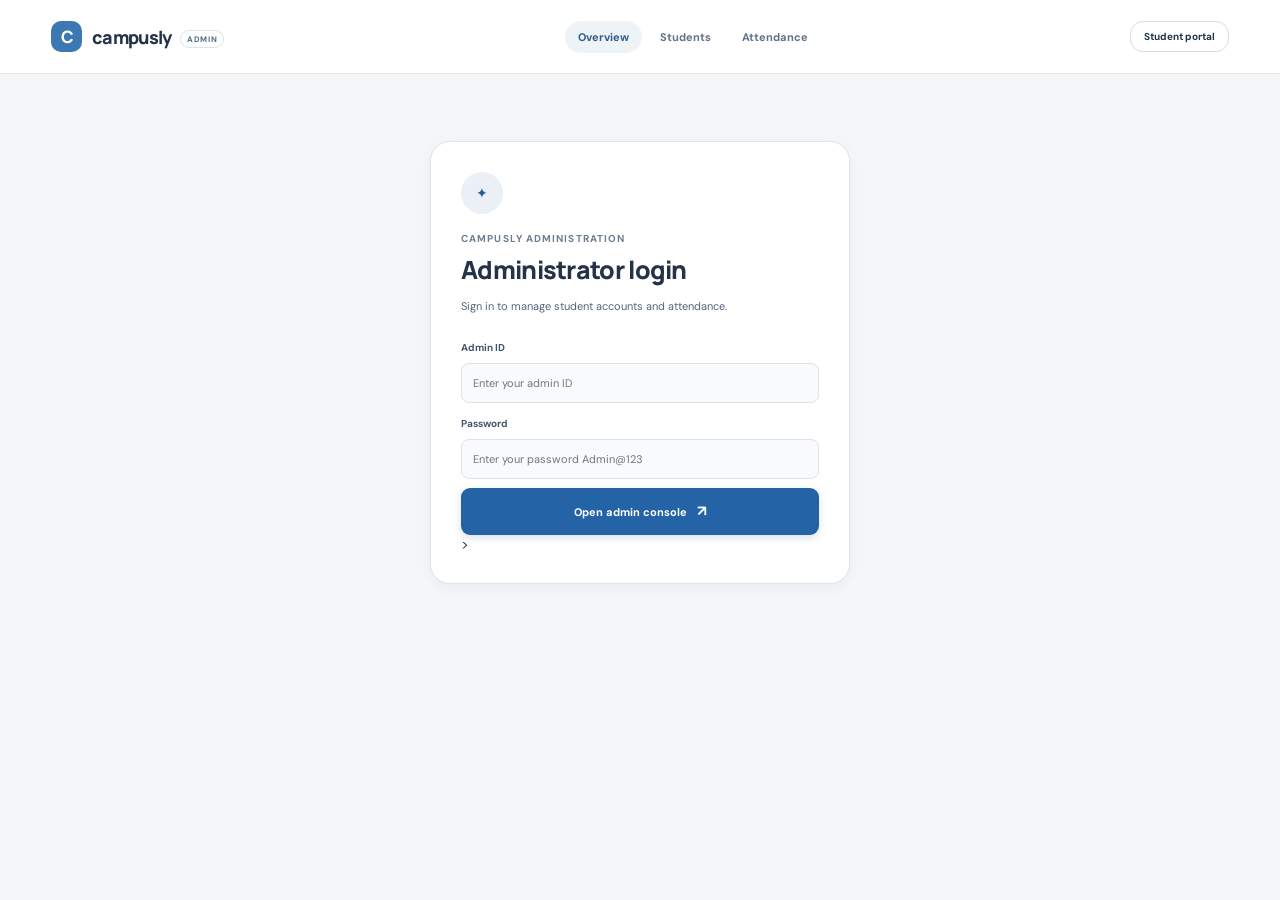
==== commit c3b583ec: "Updated attendance system" ====
--- a/admin.html
+++ b/admin.html
@@ -1,68 +1,128 @@
 <!doctype html>
 <html lang="en">
-<head>
-  <meta charset="utf-8">
-  <meta name="viewport" content="width=device-width, initial-scale=1">
-  <title>Admin overview | Campusly</title>
-  <link rel="preconnect" href="https://fonts.googleapis.com">
-  <link rel="preconnect" href="https://fonts.gstatic.com" crossorigin>
-  <link href="https://fonts.googleapis.com/css2?family=DM+Sans:wght@400;500;600;700&family=Manrope:wght@500;600;700;800&display=swap" rel="stylesheet">
-  <link rel="stylesheet" href="css/style.css">
-  <link rel="stylesheet" href="css/pages.css">
-  <link rel="stylesheet" href="css/theme.css">
-  <script src="js/admin-data.js" defer></script>
-  <script src="js/admin.js" defer></script>
-</head>
-<body class="admin-page">
-  <header class="topbar">
-    <a class="brand" href="admin.html" aria-label="Campusly admin home"><span class="brand-mark">C</span><span>campusly <small class="brand-admin-label">ADMIN</small></span></a>
-    <nav class="admin-nav" id="adminNav" aria-label="Admin navigation" hidden>
-      <a class="admin-nav-link active" href="admin.html">Overview</a>
-      <a class="admin-nav-link" href="admin-students.html">Students</a>
-      <a class="admin-nav-link" href="admin-attendance.html">Attendance</a>
-    </nav>
-    <div class="admin-header-actions">
-      <a class="logout-button" href="index.html">Student portal</a>
-      <button class="logout-button" id="adminLogout" type="button" hidden>Log out</button>
-    </div>
-  </header>
+  <head>
+    <meta charset="utf-8" />
+    <meta name="viewport" content="width=device-width, initial-scale=1" />
+    <title>Admin overview | Campusly</title>
+    <link rel="preconnect" href="https://fonts.googleapis.com" />
+    <link rel="preconnect" href="https://fonts.gstatic.com" crossorigin />
+    <link
+      href="https://fonts.googleapis.com/css2?family=DM+Sans:wght@400;500;600;700&family=Manrope:wght@500;600;700;800&display=swap"
+      rel="stylesheet"
+    />
+    <link rel="stylesheet" href="css/style.css" />
+    <link rel="stylesheet" href="css/pages.css" />
+    <link rel="stylesheet" href="css/theme.css" />
+    <script src="js/admin-data.js" defer></script>
+    <script src="js/admin.js" defer></script>
+  </head>
+  <body class="admin-page">
+    <header class="topbar">
+      <a class="brand" href="admin.html" aria-label="Campusly admin home"
+        ><span class="brand-mark">C</span
+        ><span>campusly <small class="brand-admin-label">ADMIN</small></span></a
+      >
+      <nav class="admin-nav" id="adminNav" aria-label="Admin navigation" hidden>
+        <a class="admin-nav-link active" href="admin.html">Overview</a>
+        <a class="admin-nav-link" href="admin-students.html">Students</a>
+        <a class="admin-nav-link" href="admin-attendance.html">Attendance</a>
+      </nav>
+      <div class="admin-header-actions">
+        <a class="logout-button" href="index.html">Student portal</a>
+        <button class="logout-button" id="adminLogout" type="button" hidden>
+          Log out
+        </button>
+      </div>
+    </header>
 
-  <main class="admin-main">
-    <section class="admin-login-card" id="adminLoginView">
-      <div class="admin-badge">✦</div>
-      <div class="eyebrow">CAMPUSLY ADMINISTRATION</div>
-      <h1>Administrator login</h1>
-      <p>Sign in to manage student accounts and attendance.</p>
-      <form id="adminLoginForm">
-        <label for="adminLoginId">Admin ID</label>
-        <input id="adminLoginId" value="admin" autocomplete="username" required>
-        <label for="adminLoginPassword">Password</label>
-        <input id="adminLoginPassword" type="password" value="Admin@123" autocomplete="current-password" required>
-        <div class="admin-credentials">Demo admin account: <strong>admin</strong> / <strong>Admin@123</strong></div>
-        <button class="login-submit" type="submit">Open admin console <span>↗</span></button>
-        <p class="admin-error" id="adminLoginError" role="alert" hidden>Admin ID or password is incorrect.</p>
-        <p class="admin-error" id="adminDataError" role="alert" hidden></p>
-      </form>
-      <small>This static demo does not provide production authentication.</small>
-    </section>
+    <main class="admin-main">
+      <section class="admin-login-card" id="adminLoginView">
+        <div class="admin-badge">✦</div>
+        <div class="eyebrow">CAMPUSLY ADMINISTRATION</div>
+        <h1>Administrator login</h1>
+        <p>Sign in to manage student accounts and attendance.</p>
+        <form id="adminLoginForm">
+          <label for="adminLoginId">Admin ID</label>
+          <input
+            id="adminLoginId"
+            placeholder="Enter your admin ID"
+            autocomplete="username"
+            required
+          />
+          <label for="adminLoginPassword">Password</label>
+          <input
+            id="adminLoginPassword"
+            type="password"
+            placeholder="Enter your password Admin@123"
+            autocomplete="current-password"
+            required
+          />
+          
+          <button class="login-submit" type="submit">
+            Open admin console <span>↗</span>
+          </button>
+          <p class="admin-error" id="adminLoginError" role="alert" hidden>
+            Admin ID or password is incorrect.
+          </p>
+          <p class="admin-error" id="adminDataError" role="alert" hidden></p>
+        </form>
+        
+        >
+      </section>
 
-    <section class="admin-console" id="adminConsole" hidden>
-      <div class="admin-page-title">
-        <div><div class="eyebrow">CAMPUSLY ADMINISTRATION</div><h1>Admin overview</h1><p>Choose an area to manage.</p></div>
-        <div class="admin-overview-actions"><button class="button" id="resetData" type="button">↺ Reset data</button><button class="button" id="exportJson" type="button">↓ Export JSON</button></div>
-      </div>
-      <div class="admin-stats">
-        <div class="admin-stat-card"><span>STUDENT ACCOUNTS</span><strong id="studentTotal">0</strong></div>
-        <div class="admin-stat-card"><span>SUBJECTS</span><strong id="subjectTotal">0</strong></div>
-        <div class="admin-stat-card"><span>ATTENDANCE RECORDS</span><strong id="recordTotal">0</strong></div>
-      </div>
-      <div class="admin-page-cards">
-        <a class="admin-page-card" href="admin-students.html"><span class="admin-card-orb">01</span><span class="eyebrow">ACCOUNT MANAGEMENT</span><h2>Manage students</h2><p>Create student accounts, update profile details, review login credentials, and remove accounts.</p><strong>Open student management <span>→</span></strong></a>
-        <a class="admin-page-card" href="admin-attendance.html"><span class="admin-card-orb cyan-orb">02</span><span class="eyebrow">RECORD MANAGEMENT</span><h2>Manage attendance</h2><p>Add, edit, or remove attendance entries by student, subject, class date, and status.</p><strong>Open attendance records <span>→</span></strong></a>
-      </div>
-      <p class="admin-storage-note"><strong>Storage:</strong> Changes are saved in this browser's local storage. Export the JSON file to back up your updates.</p>
-    </section>
-  </main>
-</body>
+      <section class="admin-console" id="adminConsole" hidden>
+        <div class="admin-page-title">
+          <div>
+            <div class="eyebrow">CAMPUSLY ADMINISTRATION</div>
+            <h1>Admin overview</h1>
+            <p>Choose an area to manage.</p>
+          </div>
+          <div class="admin-overview-actions">
+            <button class="button" id="resetData" type="button">
+              ↺ Reset data</button
+            ><button class="button" id="exportJson" type="button">
+              ↓ Export JSON
+            </button>
+          </div>
+        </div>
+        <div class="admin-stats">
+          <div class="admin-stat-card">
+            <span>STUDENT ACCOUNTS</span><strong id="studentTotal">0</strong>
+          </div>
+          <div class="admin-stat-card">
+            <span>SUBJECTS</span><strong id="subjectTotal">0</strong>
+          </div>
+          <div class="admin-stat-card">
+            <span>ATTENDANCE RECORDS</span><strong id="recordTotal">0</strong>
+          </div>
+        </div>
+        <div class="admin-page-cards">
+          <a class="admin-page-card" href="admin-students.html"
+            ><span class="admin-card-orb">01</span
+            ><span class="eyebrow">ACCOUNT MANAGEMENT</span>
+            <h2>Manage students</h2>
+            <p>
+              Create student accounts, update profile details, review login
+              credentials, and remove accounts.
+            </p>
+            <strong>Open student management <span>→</span></strong></a
+          >
+          <a class="admin-page-card" href="admin-attendance.html"
+            ><span class="admin-card-orb cyan-orb">02</span
+            ><span class="eyebrow">RECORD MANAGEMENT</span>
+            <h2>Manage attendance</h2>
+            <p>
+              Add, edit, or remove attendance entries by student, subject, class
+              date, and status.
+            </p>
+            <strong>Open attendance records <span>→</span></strong></a
+          >
+        </div>
+        <p class="admin-storage-note">
+          <strong>Storage:</strong> Changes are saved in this browser's local
+          storage. Export the JSON file to back up your updates.
+        </p>
+      </section>
+    </main>
+  </body>
 </html>
-
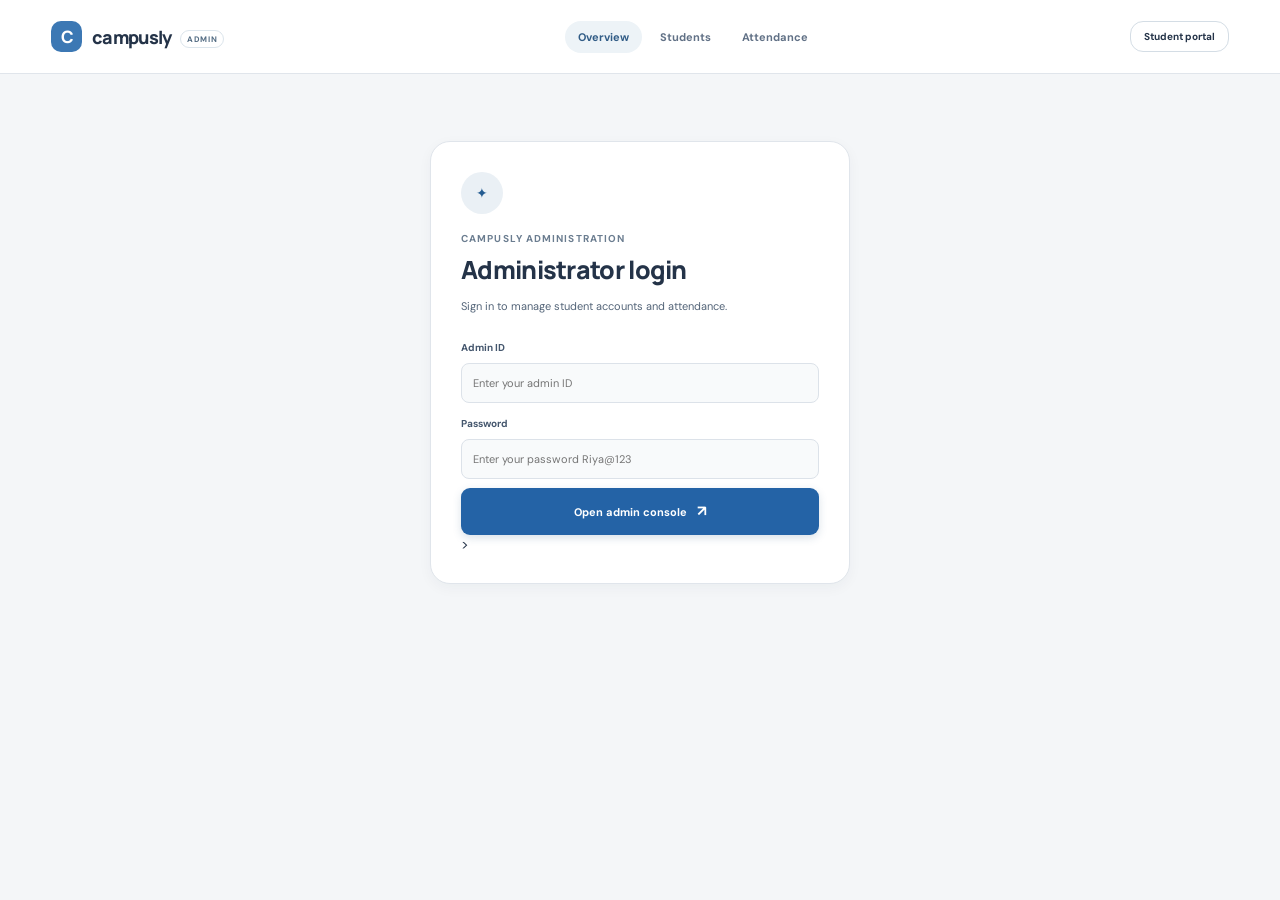
==== commit c0d616ce: "Updated attendance system" ====
--- a/admin.html
+++ b/admin.html
@@ -53,7 +53,7 @@
           <input
             id="adminLoginPassword"
             type="password"
-            placeholder="Enter your password Admin@123"
+            placeholder="Enter your password Riya@123"
             autocomplete="current-password"
             required
           />
